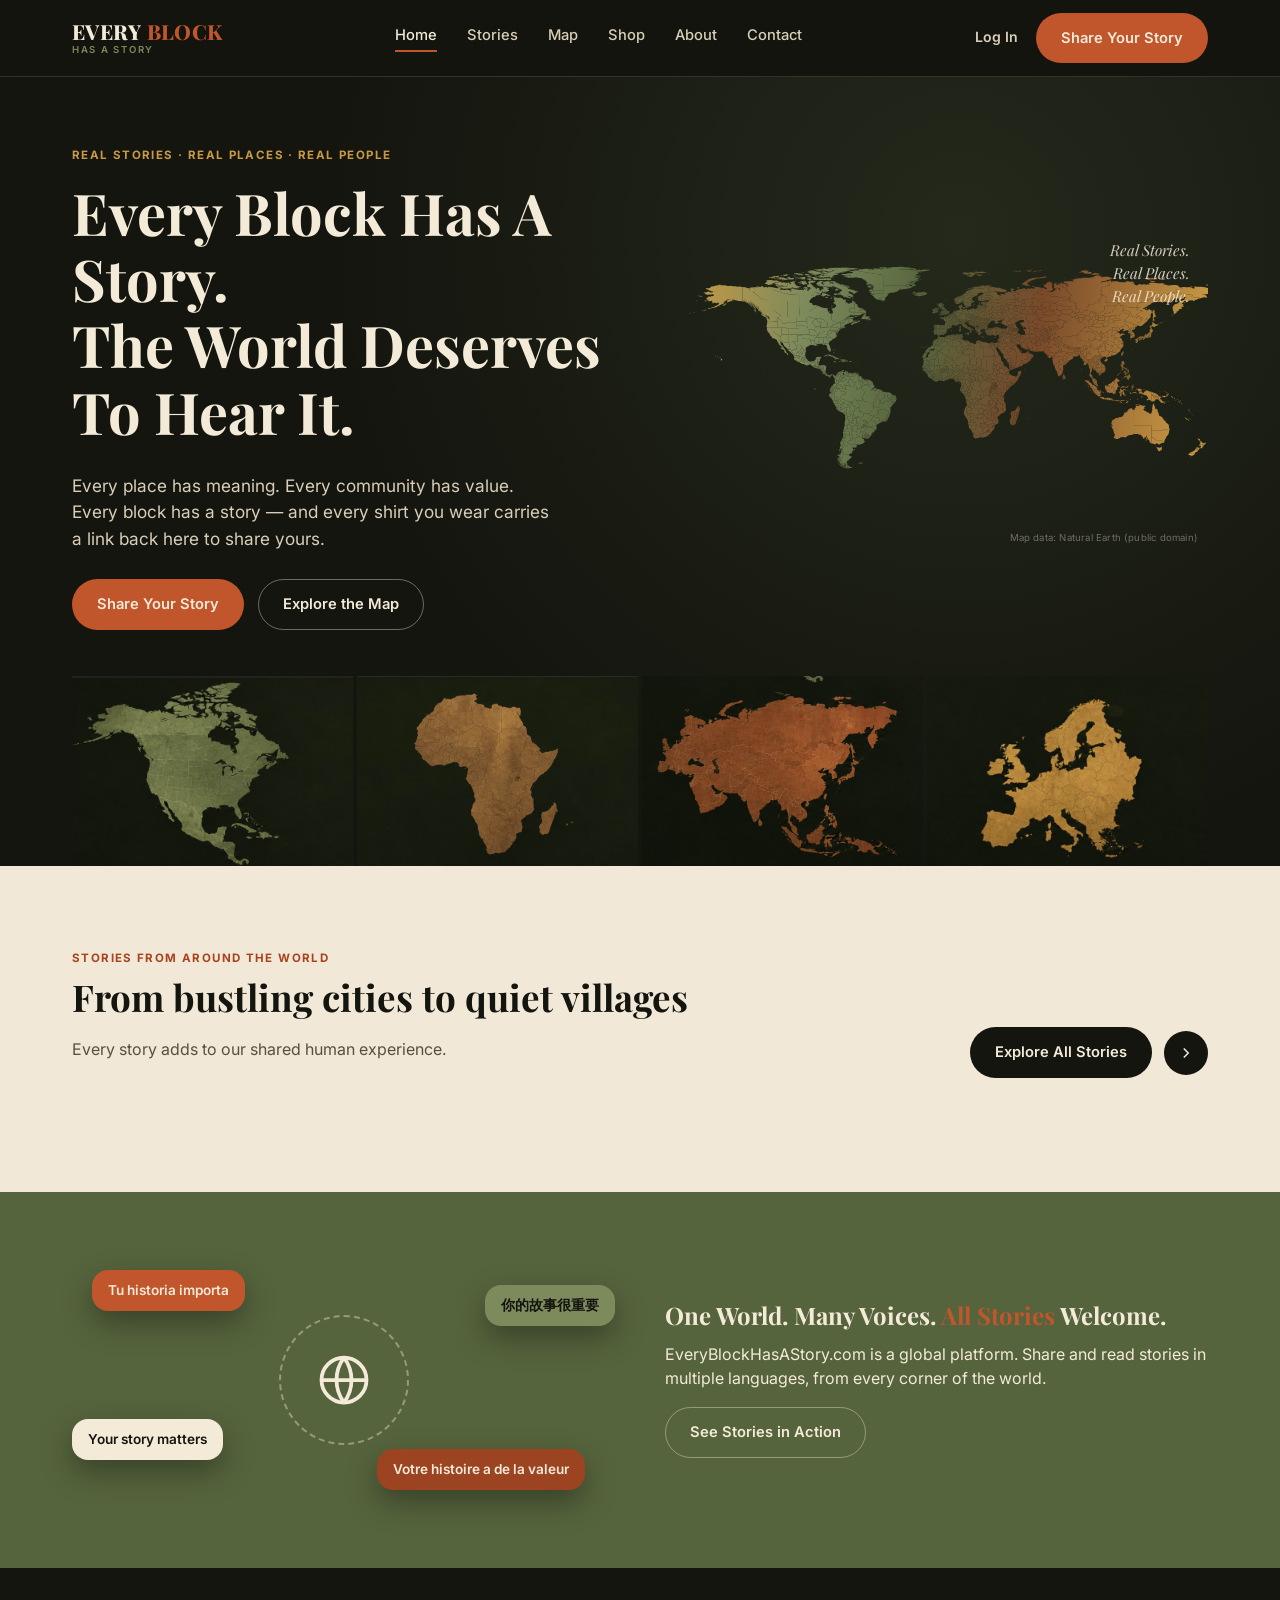
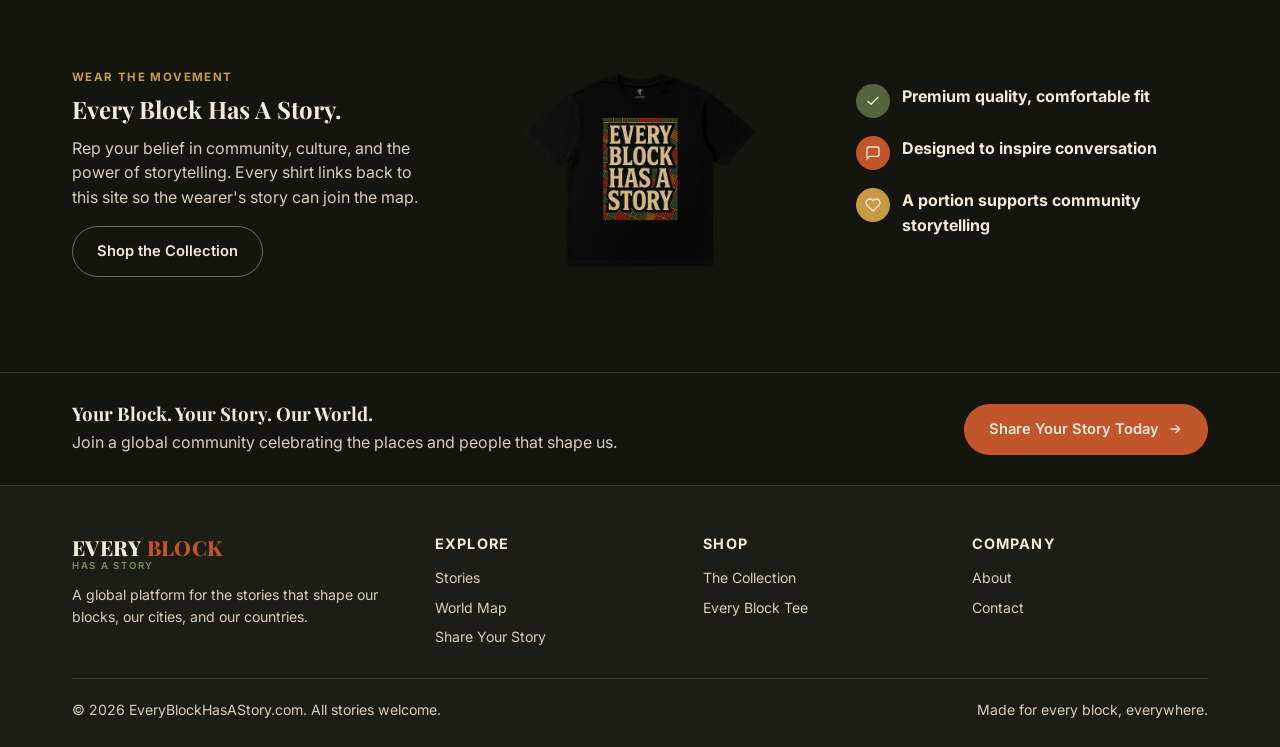
==== index.html @ 968c02b1 "Update index.html" ====
<!DOCTYPE html>
<html lang="en">
<head>
<meta charset="UTF-8">
<meta name="viewport" content="width=device-width, initial-scale=1.0">
<title>Every Block Has a Story — Real Stories, Real Places, Real People</title>
<link rel="preconnect" href="https://fonts.googleapis.com">
<link href="https://fonts.googleapis.com/css2?family=Playfair+Display:wght@700;800&family=Inter:wght@400;500;600;700&display=swap" rel="stylesheet">
<link rel="stylesheet" href="style.css">
</head>
<body>

<header class="site-header">
  <div class="container">
    <a href="index.html" class="logo">
      <span class="logo-main"><span>EVERY</span> <span>BLOCK</span></span>
      <span class="logo-tag">HAS A STORY</span>
    </a>
    <nav class="main-nav">
      <a href="index.html" class="active">Home</a>
      <a href="stories.html">Stories</a>
      <a href="map.html">Map</a>
      <a href="shop.html">Shop</a>
      <a href="about.html">About</a>
      <a href="contact.html">Contact</a>
    </nav>
    <div class="header-actions">
      <a href="account.html" class="nav-account-link" id="nav-account-link">Log In</a>
      <a href="share.html" class="btn btn-primary"><span class="long">Share Your Story</span><span class="short">Share</span></a>
      <button class="nav-toggle" aria-label="Toggle menu">
        <svg width="24" height="24" viewBox="0 0 24 24" fill="none" stroke="currentColor" stroke-width="2"><path d="M3 6h18M3 12h18M3 18h18"/></svg>
      </button>
    </div>
  </div>
</header>

<section class="hero">
  <div class="container">
    <div class="hero-grid">
      <div class="hero-copy">
        <span class="eyebrow">Real Stories · Real Places · Real People</span>
        <h1>Every Block Has A Story.<br>The World Deserves To Hear It.</h1>
        <p class="lead">Every place has meaning. Every community has value. Every block has a story — and every shirt you wear carries a link back here to share yours.</p>
        <div class="hero-actions">
          <a href="share.html" class="btn btn-primary">Share Your Story</a>
          <a href="map.html" class="btn btn-outline">Explore the Map</a>
        </div>
      </div>

      <div class="hero-map">
        <div class="worldmap-base"></div>
        <div class="hero-tagline">Real Stories.<br>Real Places.<br>Real People.</div>

        <span class="map-credit">Map data: Natural Earth (public domain)</span>
      </div>
    </div>

    <div class="hero-photo-strip">
      <img src="continent-north-america.jpg" alt="Map of North America">
      <img src="continent-africa.jpg" alt="Map of Africa">
      <img src="continent-asia.jpg" alt="Map of Asia">
      <img src="continent-europe.jpg" alt="Map of Europe">
    </div>
  </div>
</section>

<section class="section section-light">
  <div class="container">
    <div class="section-head">
      <div>
        <span class="eyebrow" style="color:#a8431f;">Stories From Around The World</span>
        <h2 style="margin-top:8px;">From bustling cities to quiet villages</h2>
        <p>Every story adds to our shared human experience.</p>
      </div>
      <div style="display:flex; gap:12px; align-items:center;">
        <a href="stories.html" class="btn btn-dark">Explore All Stories</a>
        <button class="carousel-arrow" data-carousel-next aria-label="Next">
          <svg width="18" height="18" viewBox="0 0 24 24" fill="none" stroke="currentColor" stroke-width="2"><path d="M9 6l6 6-6 6"/></svg>
        </button>
      </div>
    </div>
    <div class="story-grid" data-story-grid data-scrollable data-limit="4"></div>
  </div>
</section>

<section class="section section-olive">
  <div class="container two-col" style="align-items:center;">
    <div>
      <div class="speech-cluster">
        <div class="globe-center">
          <svg width="60" height="60" viewBox="0 0 24 24" fill="none" stroke="var(--cream)" stroke-width="1.5"><circle cx="12" cy="12" r="9"/><path d="M3 12h18M12 3a15 15 0 0 1 0 18M12 3a15 15 0 0 0 0 18"/></svg>
        </div>
        <div class="bubble b1">Tu historia importa</div>
        <div class="bubble b2">你的故事很重要</div>
        <div class="bubble b3">Your story matters</div>
        <div class="bubble b4">Votre histoire a de la valeur</div>
      </div>
    </div>
    <div>
      <h2>One World. Many Voices. <span style="color:var(--orange);">All Stories</span> Welcome.</h2>
      <p>EveryBlockHasAStory.com is a global platform. Share and read stories in multiple languages, from every corner of the world.</p>
      <a href="map.html" class="btn btn-outline">See Stories in Action</a>
    </div>
  </div>
</section>

<section class="section section-dark">
  <div class="container shop-teaser">
    <div>
      <span class="eyebrow">Wear The Movement</span>
      <h2 style="margin-top:8px;">Every Block Has A Story.</h2>
      <p style="color:var(--cream-dim);">Rep your belief in community, culture, and the power of storytelling. Every shirt links back to this site so the wearer's story can join the map.</p>
      <a href="shop.html" class="btn btn-outline">Shop the Collection</a>
    </div>
    <div class="shirt-frame">
      <div class="shirt-photo-frame">
        <img class="shirt-photo" src="shirt-photo-ai.png" alt="Every Block Has A Story t-shirt, full front view with tartan design panel">
      </div>
    </div>
    <div>
      <div class="feature-row">
        <span class="feature-icon olive">
          <svg width="16" height="16" viewBox="0 0 24 24" fill="none" stroke="currentColor" stroke-width="2"><path d="M20 6L9 17l-5-5"/></svg>
        </span>
        <div><strong>Premium quality, comfortable fit</strong></div>
      </div>
      <div class="feature-row">
        <span class="feature-icon orange">
          <svg width="16" height="16" viewBox="0 0 24 24" fill="none" stroke="currentColor" stroke-width="2"><path d="M21 15a2 2 0 0 1-2 2H7l-4 4V5a2 2 0 0 1 2-2h14a2 2 0 0 1 2 2z"/></svg>
        </span>
        <div><strong>Designed to inspire conversation</strong></div>
      </div>
      <div class="feature-row">
        <span class="feature-icon gold">
          <svg width="16" height="16" viewBox="0 0 24 24" fill="none" stroke="currentColor" stroke-width="2"><path d="M20.8 4.6a5.5 5.5 0 0 0-7.8 0L12 5.6l-1-1a5.5 5.5 0 1 0-7.8 7.8l1 1L12 21l7.8-7.6 1-1a5.5 5.5 0 0 0 0-7.8z"/></svg>
        </span>
        <div><strong>A portion supports community storytelling</strong></div>
      </div>
    </div>
  </div>
</section>

<div class="footer-cta">
  <div class="container">
    <div>
      <h3 style="margin:0;">Your Block. Your Story. Our World.</h3>
      <p style="margin:6px 0 0; color:var(--cream-dim);">Join a global community celebrating the places and people that shape us.</p>
    </div>
    <a href="share.html" class="btn btn-primary">Share Your Story Today
      <svg width="16" height="16" viewBox="0 0 24 24" fill="none" stroke="currentColor" stroke-width="2"><path d="M5 12h14M13 6l6 6-6 6"/></svg>
    </a>
  </div>
</div>

<footer class="site-footer">
  <div class="container">
    <div class="footer-grid">
      <div>
        <div class="logo" style="margin-bottom:12px;">
          <span class="logo-main"><span>EVERY</span> <span>BLOCK</span></span>
          <span class="logo-tag">HAS A STORY</span>
        </div>
        <p>A global platform for the stories that shape our blocks, our cities, and our countries.</p>
      </div>
      <div>
        <h4>Explore</h4>
        <ul>
          <li><a href="stories.html">Stories</a></li>
          <li><a href="map.html">World Map</a></li>
          <li><a href="share.html">Share Your Story</a></li>
        </ul>
      </div>
      <div>
        <h4>Shop</h4>
        <ul>
          <li><a href="shop.html">The Collection</a></li>
          <li><a href="shop.html">Every Block Tee</a></li>
        </ul>
      </div>
      <div>
        <h4>Company</h4>
        <ul>
          <li><a href="about.html">About</a></li>
          <li><a href="contact.html">Contact</a></li>
        </ul>
      </div>
    </div>
    <div class="footer-bottom">
      <span>© 2026 EveryBlockHasAStory.com. All stories welcome.</span>
      <span>Made for every block, everywhere.</span>
    </div>
  </div>
</footer>

<script src="script.js"></script>
</body>
</html>
---- style.css ----
/* Every Block Has a Story — shared styles */

:root {
  --ink: #14150f;
  --ink-soft: #1c1d14;
  --panel: #21221a;
  --cream: #f3ead8;
  --cream-dim: #d9cfb8;
  --paper: #f1e8d7;
  --paper-alt: #e9dfc9;
  --orange: #c1552c;
  --orange-dark: #9c4322;
  --olive: #56643d;
  --olive-light: #7c8a5c;
  --gold: #c99a44;
  --line: rgba(243, 234, 216, 0.14);
  --shadow: 0 12px 30px rgba(0, 0, 0, 0.35);
  --radius: 14px;
  --serif: "Playfair Display", Georgia, "Times New Roman", serif;
  --sans: "Inter", -apple-system, BlinkMacSystemFont, "Segoe UI", sans-serif;
}

* { box-sizing: border-box; }

html { scroll-behavior: smooth; }

body {
  margin: 0;
  font-family: var(--sans);
  background: var(--ink);
  color: var(--cream);
  line-height: 1.55;
  -webkit-font-smoothing: antialiased;
}

img { max-width: 100%; display: block; }

a { color: inherit; text-decoration: none; }

h1, h2, h3, h4 {
  font-family: var(--serif);
  font-weight: 700;
  margin: 0 0 0.5em;
  line-height: 1.15;
}

p { margin: 0 0 1em; }

.container {
  max-width: 1200px;
  margin: 0 auto;
  padding: 0 32px;
}

.eyebrow {
  text-transform: uppercase;
  letter-spacing: 0.12em;
  font-size: 0.72rem;
  font-weight: 700;
  color: var(--gold);
}

/* Buttons */
.btn {
  display: inline-flex;
  align-items: center;
  gap: 8px;
  padding: 13px 24px;
  border-radius: 999px;
  font-weight: 600;
  font-size: 0.92rem;
  border: 1px solid transparent;
  cursor: pointer;
  transition: transform 0.15s ease, background 0.15s ease, border-color 0.15s ease;
  white-space: nowrap;
}
.btn:hover { transform: translateY(-1px); }

.btn-primary {
  background: var(--orange);
  color: var(--cream);
}
.btn-primary:hover { background: var(--orange-dark); }

.btn-outline {
  background: transparent;
  color: var(--cream);
  border-color: rgba(243, 234, 216, 0.4);
}
.btn-outline:hover { border-color: var(--cream); background: rgba(243,234,216,0.06); }
.btn-outline.engagement-active { border-color: var(--orange); color: var(--orange); }

.btn-dark {
  background: var(--ink);
  color: var(--cream);
  border-color: rgba(20,21,15,0.2);
}
.btn-dark:hover { background: #000; }

.btn-block { width: 100%; justify-content: center; }

/* Header */
.site-header {
  position: sticky;
  top: 0;
  z-index: 50;
  background: rgba(20, 21, 15, 0.92);
  backdrop-filter: blur(8px);
  border-bottom: 1px solid var(--line);
}
.site-header .container {
  display: flex;
  align-items: center;
  justify-content: space-between;
  height: 76px;
  gap: 24px;
}
.logo {
  font-family: var(--serif);
  font-weight: 800;
  font-size: 1.3rem;
  letter-spacing: 0.02em;
  display: flex;
  flex-direction: column;
  line-height: 1.1;
}
.logo .logo-main span:nth-child(1) { color: var(--cream); }
.logo .logo-main span:nth-child(2) { color: var(--orange); }
.logo .logo-tag {
  font-family: var(--sans);
  font-size: 0.6rem;
  letter-spacing: 0.18em;
  color: var(--olive-light);
  font-weight: 600;
  margin-top: 2px;
}
.main-nav {
  display: flex;
  align-items: center;
  gap: 30px;
  font-size: 0.92rem;
  font-weight: 500;
}
.main-nav a {
  color: var(--cream-dim);
  padding-bottom: 4px;
  border-bottom: 2px solid transparent;
  transition: color 0.15s, border-color 0.15s;
}
.main-nav a:hover, .main-nav a.active {
  color: var(--cream);
  border-color: var(--orange);
}
.header-actions {
  display: flex;
  align-items: center;
  gap: 18px;
}
.lang-toggle {
  width: 38px; height: 38px;
  border-radius: 50%;
  border: 1px solid rgba(243,234,216,0.25);
  display: flex; align-items: center; justify-content: center;
  color: var(--cream-dim);
}
.nav-toggle {
  display: none;
  background: none;
  border: none;
  color: var(--cream);
  cursor: pointer;
}

.header-actions .btn-primary span.short { display: none; }

.nav-account-link {
  color: var(--cream-dim);
  font-size: 0.88rem;
  font-weight: 600;
  white-space: nowrap;
  max-width: 110px;
  overflow: hidden;
  text-overflow: ellipsis;
  border-bottom: 2px solid transparent;
  transition: color 0.15s, border-color 0.15s;
}
.nav-account-link:hover, .nav-account-link.active { color: var(--cream); border-color: var(--orange); }

@media (max-width: 900px) {
  .main-nav { position: absolute; top: 76px; left: 0; right: 0; background: var(--ink-soft); flex-direction: column; padding: 20px 32px; gap: 16px; border-bottom: 1px solid var(--line); display: none; }
  .main-nav.open { display: flex; }
  .nav-toggle { display: block; }
  .header-actions .btn-primary span.long { display: none; }
  .header-actions .btn-primary span.short { display: inline; }
}

/* Hero */
.hero {
  position: relative;
  background: radial-gradient(circle at 75% 20%, #24291b 0%, var(--ink) 55%);
  padding: 70px 0 0;
  overflow: hidden;
}
.hero-grid {
  display: grid;
  grid-template-columns: 1.1fr 1fr;
  gap: 40px;
  align-items: center;
}
.hero-copy .eyebrow { display: block; margin-bottom: 14px; }
.hero-copy h1 {
  font-size: clamp(2.4rem, 5vw, 3.6rem);
  color: var(--cream);
}
.hero-copy p.lead {
  font-size: 1.08rem;
  color: var(--cream-dim);
  max-width: 480px;
}
.hero-actions { display: flex; gap: 14px; margin-top: 26px; flex-wrap: wrap; }

.hero-map {
  position: relative;
  aspect-ratio: 8/5;
  border-radius: var(--radius);
  overflow: hidden;
}
.hero-map svg { width: 100%; height: 100%; }
.worldmap-base {
  display: none;
}
.map-credit {
  position: absolute;
  bottom: 6px;
  right: 10px;
  font-size: 0.6rem;
  color: var(--cream-dim);
  opacity: 0.45;
  letter-spacing: 0.02em;
}
.map-pin {
  position: absolute;
  display: block;
  width: 16px; height: 16px;
  border-radius: 50% 50% 50% 0;
  background: var(--pc, var(--orange));
  border: 2px solid var(--cream);
  /* Pins live inside .map-zoom-layer, so the zoom's own scale() would
     otherwise blow them up along with the map. Countering with the
     current zoom factor (set as --zoom-scale by zoomToBox/resetZoom in
     script.js) keeps a pin's on-screen size shrinking as you zoom in,
     rather than growing with the map. */
  transform: translate(-50%, -100%) rotate(-45deg) scale(calc(1 / (var(--zoom-scale, 1) * var(--zoom-scale, 1))));
  box-shadow: 0 3px 8px rgba(0,0,0,0.45);
  cursor: pointer;
  transition: transform 0.15s ease, box-shadow 0.15s ease;
  pointer-events: auto;
}
.map-pin:hover {
  transform: translate(-50%, -100%) rotate(-45deg) scale(calc(1.25 / (var(--zoom-scale, 1) * var(--zoom-scale, 1))));
  box-shadow: 0 5px 14px rgba(0,0,0,0.6);
}
.map-pin::after {
  content: "";
  position: absolute;
  top: 3px; left: 3px;
  width: 6px; height: 6px;
  border-radius: 50%;
  background: var(--ink);
}

/* Country click-to-zoom (map.html's larger map only) */
.map-zoom-layer {
  position: absolute;
  inset: 0;
  pointer-events: none;
  transform-origin: 0 0;
  transition: transform 0.6s cubic-bezier(0.22, 1, 0.36, 1);
}
/* Grab affordance once zoomed in, and grabbing feedback while an actual
   drag is happening. Extra ancestor classes give these enough
   specificity to win over the plain "pointer" cursor set on clickable
   country/state shapes and pins below. */
.hero-map-interactive.is-zoomed {
  cursor: grab;
}
.hero-map-interactive.is-zoomed .country-hit-layer .country-hit,
.hero-map-interactive.is-zoomed .map-pin {
  cursor: grab;
}
.hero-map-interactive.is-dragging,
.hero-map-interactive.is-dragging .country-hit-layer .country-hit,
.hero-map-interactive.is-dragging .map-pin {
  cursor: grabbing;
}
/* While actively dragging, track the pointer 1:1 instead of animating
   toward each intermediate position over the usual 0.6s zoom transition. */
.hero-map-interactive.is-dragging .map-zoom-layer {
  transition: none;
}
/* The world map itself: every country and state/province rendered as
   real vector shapes (from world-states.json's real geography) rather
   than a raster/masked background image. This single layer is both the
   visible map and the click/hover hit-layer, so there's nothing else to
   keep in alignment with it. */
.hero-map .country-hit-layer {
  position: absolute;
  inset: 0;
  width: 100%;
  height: 100%;
  pointer-events: none;
}
.country-hit-layer .country-part {
  fill: url(#worldGradient);
  stroke: none;
  pointer-events: auto;
  transition: filter 0.2s ease, stroke 0.2s ease;
}
.country-hit-layer .country-hit {
  cursor: pointer;
}
.country-hit-layer .country-hit:hover .country-part,
.country-hit-layer .country-hit.active .country-part {
  filter: brightness(1.18);
}
/* Once a country is zoomed into, reveal cream borders between its
   states/provinces — the same paths that fill the country just gain a
   stroke; there's no separate overlay layer to keep aligned anymore. */
.country-hit-layer .country-hit.active .country-part {
  stroke: rgba(243, 234, 216, 0.5);
  stroke-width: 0.6;
  vector-effect: non-scaling-stroke;
}
.country-hit-layer .country-hit.active .country-part:hover,
.country-hit-layer .country-hit.active .country-part.active-state {
  filter: brightness(1.45);
}
.country-hit-layer .country-hit:focus-visible {
  outline: 2px solid var(--cream);
  outline-offset: 1px;
}
.map-zoom-reset {
  position: absolute;
  top: 12px;
  right: 12px;
  z-index: 4;
  display: none;
  align-items: center;
  gap: 6px;
  padding: 8px 14px;
  font-size: 0.8rem;
  font-family: var(--sans);
  font-weight: 600;
  border-radius: 8px;
  border: 1px solid rgba(243, 234, 216, 0.35);
  background: rgba(20, 20, 15, 0.75);
  color: var(--cream);
  cursor: pointer;
}
.map-zoom-reset:hover { border-color: var(--cream); }
.hero-map-interactive.is-zoomed .map-zoom-reset { display: inline-flex; }
.hero-tagline {
  position: absolute;
  top: 14px; right: 18px;
  font-family: var(--serif);
  font-style: italic;
  text-align: right;
  color: var(--cream);
  font-size: 0.95rem;
  line-height: 1.5;
  opacity: 0.85;
}

.hero-photo-strip {
  margin-top: 46px;
  display: grid;
  grid-template-columns: repeat(4, 1fr);
  gap: 4px;
  height: 190px;
  overflow: hidden;
}
.hero-photo-strip img {
  width: 100%; height: 100%; object-fit: cover;
  filter: saturate(1.05);
}

/* Section framing */
.section { padding: 78px 0; }
.section-light { background: var(--paper); color: var(--ink); }
.section-dark { background: var(--ink); }
.section-olive { background: var(--olive); color: var(--cream); }
.section-head {
  display: flex;
  justify-content: space-between;
  align-items: flex-end;
  gap: 24px;
  margin-bottom: 36px;
  flex-wrap: wrap;
}
.section-head h2 { font-size: clamp(1.7rem, 3vw, 2.3rem); }
.section-light .section-head p { color: #56513f; max-width: 460px; }

/* Story cards */
.story-grid {
  display: grid;
  grid-template-columns: repeat(4, 1fr);
  gap: 18px;
}
.story-card {
  position: relative;
  border-radius: var(--radius);
  overflow: hidden;
  aspect-ratio: 3/4;
  display: flex;
  flex-direction: column;
  justify-content: flex-end;
  background: #333;
  box-shadow: var(--shadow);
}
.story-card .story-media {
  position: absolute; inset: 0;
  width: 100%; height: 100%;
  object-fit: cover;
}
.story-card .story-media-fallback {
  position: absolute; inset: 0;
  display: flex; align-items: center; justify-content: center;
  background: linear-gradient(135deg, var(--olive), var(--ink-soft));
}
.story-card::after {
  content: "";
  position: absolute; inset: 0;
  background: linear-gradient(180deg, rgba(0,0,0,0) 35%, rgba(10,10,6,0.92) 100%);
}
.story-loc {
  position: absolute;
  top: 12px; left: 12px;
  z-index: 2;
  background: rgba(20,21,15,0.75);
  padding: 5px 10px;
  border-radius: 999px;
  font-size: 0.72rem;
  display: flex;
  align-items: center;
  gap: 5px;
}
.play-badge {
  position: absolute;
  top: 12px; right: 12px;
  z-index: 2;
  width: 34px; height: 34px;
  border-radius: 50%;
  background: rgba(243,234,216,0.9);
  color: var(--ink);
  display: flex; align-items: center; justify-content: center;
}
.story-body {
  position: relative;
  z-index: 2;
  padding: 16px;
}
.story-body h3 { font-size: 1.08rem; margin-bottom: 8px; color: var(--cream); }
.story-user {
  display: flex; align-items: center; gap: 8px;
  font-size: 0.82rem; color: var(--cream-dim);
}
.story-user .avatar {
  width: 24px; height: 24px; border-radius: 50%;
  background: var(--gold);
  display: flex; align-items: center; justify-content: center;
  font-size: 0.7rem; font-weight: 700; color: var(--ink);
}
.carousel-arrow {
  width: 44px; height: 44px; border-radius: 50%;
  background: var(--ink);
  color: var(--cream);
  border: none;
  display: flex; align-items: center; justify-content: center;
  cursor: pointer;
}

/* Translations / bilingual banner */
.speech-cluster { position: relative; height: 220px; }
.bubble {
  position: absolute;
  background: var(--cream);
  color: var(--ink);
  padding: 10px 16px;
  border-radius: 16px;
  font-size: 0.85rem;
  font-weight: 600;
  box-shadow: var(--shadow);
}
.bubble.b1 { top: 0; left: 20px; background: var(--orange); color: var(--cream); }
.bubble.b2 { top: 15px; right: 0; background: var(--olive-light); color: var(--ink); }
.bubble.b3 { bottom: 30px; left: 0; }
.bubble.b4 { bottom: 0; right: 30px; background: var(--orange-dark); color: var(--cream); }
.globe-center {
  position: absolute; left: 50%; top: 50%;
  transform: translate(-50%,-50%);
  width: 130px; height: 130px;
  border-radius: 50%;
  border: 2px dashed rgba(243,234,216,0.4);
  display: flex; align-items: center; justify-content: center;
}

.lang-list { display: flex; flex-direction: column; gap: 10px; font-size: 0.95rem; }
.lang-list a { display: flex; align-items: center; gap: 10px; color: var(--cream-dim); }
.lang-list a:hover { color: var(--cream); }

/* Shop teaser */
.shop-teaser {
  display: grid;
  grid-template-columns: 1fr 1fr 1fr;
  gap: 40px;
  align-items: center;
}
.shirt-frame {
  background: var(--ink);
  border-radius: var(--radius);
  padding: 20px;
  display: flex; align-items: center; justify-content: center;
}
.shirt-photo-frame {
  position: relative;
  width: 100%;
  max-width: 320px;
  background: var(--ink);
  border-radius: 8px;
  overflow: hidden;
}
.shirt-photo-frame img.shirt-photo {
  width: 100%;
  display: block;
}
.shirt-design-overlay {
  position: absolute;
  left: 50%;
  top: 36%;
  width: 40%;
  transform: translate(-50%, 0);
  filter: drop-shadow(0 2px 4px rgba(0,0,0,0.5));
  pointer-events: none;
}
.shirt-design-overlay svg { width: 100%; height: auto; display: block; }
.feature-row { display: flex; align-items: flex-start; gap: 12px; margin-bottom: 18px; }
.feature-icon {
  width: 34px; height: 34px; border-radius: 50%;
  display: flex; align-items: center; justify-content: center;
  flex-shrink: 0;
  color: var(--paper);
  font-size: 0.9rem;
}
.feature-icon.olive { background: var(--olive); }
.feature-icon.orange { background: var(--orange); }
.feature-icon.gold { background: var(--gold); }

/* Footer CTA */
.footer-cta {
  background: var(--ink);
  border-top: 1px solid var(--line);
  padding: 30px 0;
}
.footer-cta .container {
  display: flex;
  justify-content: space-between;
  align-items: center;
  gap: 20px;
  flex-wrap: wrap;
}

footer.site-footer {
  background: var(--ink-soft);
  padding: 50px 0 26px;
  border-top: 1px solid var(--line);
  font-size: 0.88rem;
  color: var(--cream-dim);
}
.footer-grid {
  display: grid;
  grid-template-columns: 1.4fr 1fr 1fr 1fr;
  gap: 32px;
  margin-bottom: 30px;
}
.footer-grid h4 { color: var(--cream); font-size: 0.9rem; font-family: var(--sans); text-transform: uppercase; letter-spacing: 0.08em; margin-bottom: 14px; }
.footer-grid ul { list-style: none; padding: 0; margin: 0; display: flex; flex-direction: column; gap: 8px; }
.footer-grid a:hover { color: var(--cream); }
.footer-bottom {
  border-top: 1px solid var(--line);
  padding-top: 20px;
  display: flex; justify-content: space-between; flex-wrap: wrap; gap: 10px;
}

/* Generic page hero (inner pages) */
.page-hero {
  padding: 60px 0 40px;
  background: linear-gradient(180deg, #24291b 0%, var(--ink) 100%);
  text-align: left;
}
.page-hero .eyebrow { margin-bottom: 10px; }
.page-hero h1 { font-size: clamp(2rem, 4vw, 2.8rem); max-width: 700px; }
.page-hero p { color: var(--cream-dim); max-width: 600px; font-size: 1.05rem; }

/* Filter bar */
.filter-bar {
  display: flex;
  gap: 10px;
  flex-wrap: wrap;
  margin-bottom: 34px;
}
.chip {
  padding: 8px 16px;
  border-radius: 999px;
  border: 1px solid rgba(243,234,216,0.25);
  font-size: 0.85rem;
  cursor: pointer;
  background: transparent;
  color: var(--cream-dim);
}
.chip.active, .chip:hover { background: var(--orange); color: var(--cream); border-color: var(--orange); }

/* Forms */
.form-card {
  background: var(--panel);
  border: 1px solid var(--line);
  border-radius: var(--radius);
  padding: 36px;
  max-width: 620px;
}
.field { margin-bottom: 20px; }
.field label { display: block; font-size: 0.85rem; font-weight: 600; margin-bottom: 8px; color: var(--cream-dim); }
.field input[type="text"],
.field input[type="email"],
.field input[type="password"],
.field select,
.field textarea {
  width: 100%;
  padding: 12px 14px;
  border-radius: 8px;
  border: 1px solid rgba(243,234,216,0.2);
  background: var(--ink);
  color: var(--cream);
  font-family: var(--sans);
  font-size: 0.95rem;
}
.field textarea { resize: vertical; min-height: 100px; }
.field-hint { font-size: 0.78rem; color: var(--cream-dim); opacity: 0.7; margin-top: 6px; }
.dropzone {
  border: 2px dashed rgba(243,234,216,0.3);
  border-radius: 10px;
  padding: 30px;
  text-align: center;
  color: var(--cream-dim);
  cursor: pointer;
  transition: border-color 0.15s, background 0.15s;
}
.dropzone:hover { border-color: var(--orange); background: rgba(193,85,44,0.06); }
.dropzone.has-file { border-color: var(--olive-light); color: var(--cream); }

/* Product page */
.product-grid {
  display: grid;
  grid-template-columns: 1fr 1fr;
  gap: 50px;
  align-items: flex-start;
}
.product-gallery { background: var(--ink); border-radius: var(--radius); padding: 40px; display: flex; align-items: center; justify-content: center; }
.price { font-size: 1.8rem; font-weight: 700; color: var(--orange); font-family: var(--serif); margin-bottom: 14px; }
.size-row { display: flex; gap: 8px; margin: 18px 0; }
.size-swatch {
  width: 42px; height: 42px; border-radius: 8px;
  border: 1px solid rgba(243,234,216,0.25);
  display: flex; align-items: center; justify-content: center;
  cursor: pointer; font-size: 0.85rem;
}
.size-swatch.selected, .size-swatch:hover { border-color: var(--orange); color: var(--orange); }
.info-box {
  background: var(--panel);
  border: 1px solid var(--line);
  border-radius: 10px;
  padding: 18px 20px;
  margin-top: 24px;
  font-size: 0.9rem;
  color: var(--cream-dim);
}
.info-box strong { color: var(--cream); }

/* Map page */
.map-list { display: grid; grid-template-columns: repeat(3, 1fr); gap: 14px; }
.map-list a {
  background: var(--panel);
  border: 1px solid var(--line);
  border-radius: 10px;
  padding: 14px 18px;
  display: flex; align-items: center; justify-content: space-between;
  font-size: 0.92rem;
}
.map-list a:hover { border-color: var(--orange); }
.map-dot { width: 10px; height: 10px; border-radius: 50%; display: inline-block; margin-right: 10px; }

/* Contact / about */
.two-col { display: grid; grid-template-columns: 1fr 1fr; gap: 50px; }
.stat-row { display: grid; grid-template-columns: repeat(3,1fr); gap: 20px; margin: 30px 0; }
.stat-box { text-align: center; padding: 20px; background: var(--panel); border-radius: 12px; border: 1px solid var(--line); }
.stat-box .num { font-family: var(--serif); font-size: 2rem; color: var(--orange); }
.stat-box .label { font-size: 0.8rem; color: var(--cream-dim); text-transform: uppercase; letter-spacing: 0.06em; }

.toast {
  position: fixed;
  bottom: 24px; left: 50%;
  transform: translateX(-50%) translateY(20px);
  background: var(--olive);
  color: var(--cream);
  padding: 14px 22px;
  border-radius: 10px;
  font-size: 0.92rem;
  box-shadow: var(--shadow);
  opacity: 0;
  pointer-events: none;
  transition: opacity 0.25s ease, transform 0.25s ease;
  z-index: 200;
}
.toast.show { opacity: 1; transform: translateX(-50%) translateY(0); pointer-events: auto; }

@media (max-width: 980px) {
  .hero-grid { grid-template-columns: 1fr; }
  .story-grid { grid-template-columns: repeat(2, 1fr); }
  .shop-teaser { grid-template-columns: 1fr; }
  .footer-grid { grid-template-columns: 1fr 1fr; }
  .product-grid, .two-col { grid-template-columns: 1fr; }
  .map-list { grid-template-columns: 1fr 1fr; }
  .stat-row { grid-template-columns: 1fr; }
}
@media (max-width: 560px) {
  .story-grid { grid-template-columns: 1fr; }
  .footer-grid { grid-template-columns: 1fr; }
  .map-list { grid-template-columns: 1fr; }
  .hero-photo-strip { grid-template-columns: repeat(2,1fr); height: auto; }
}
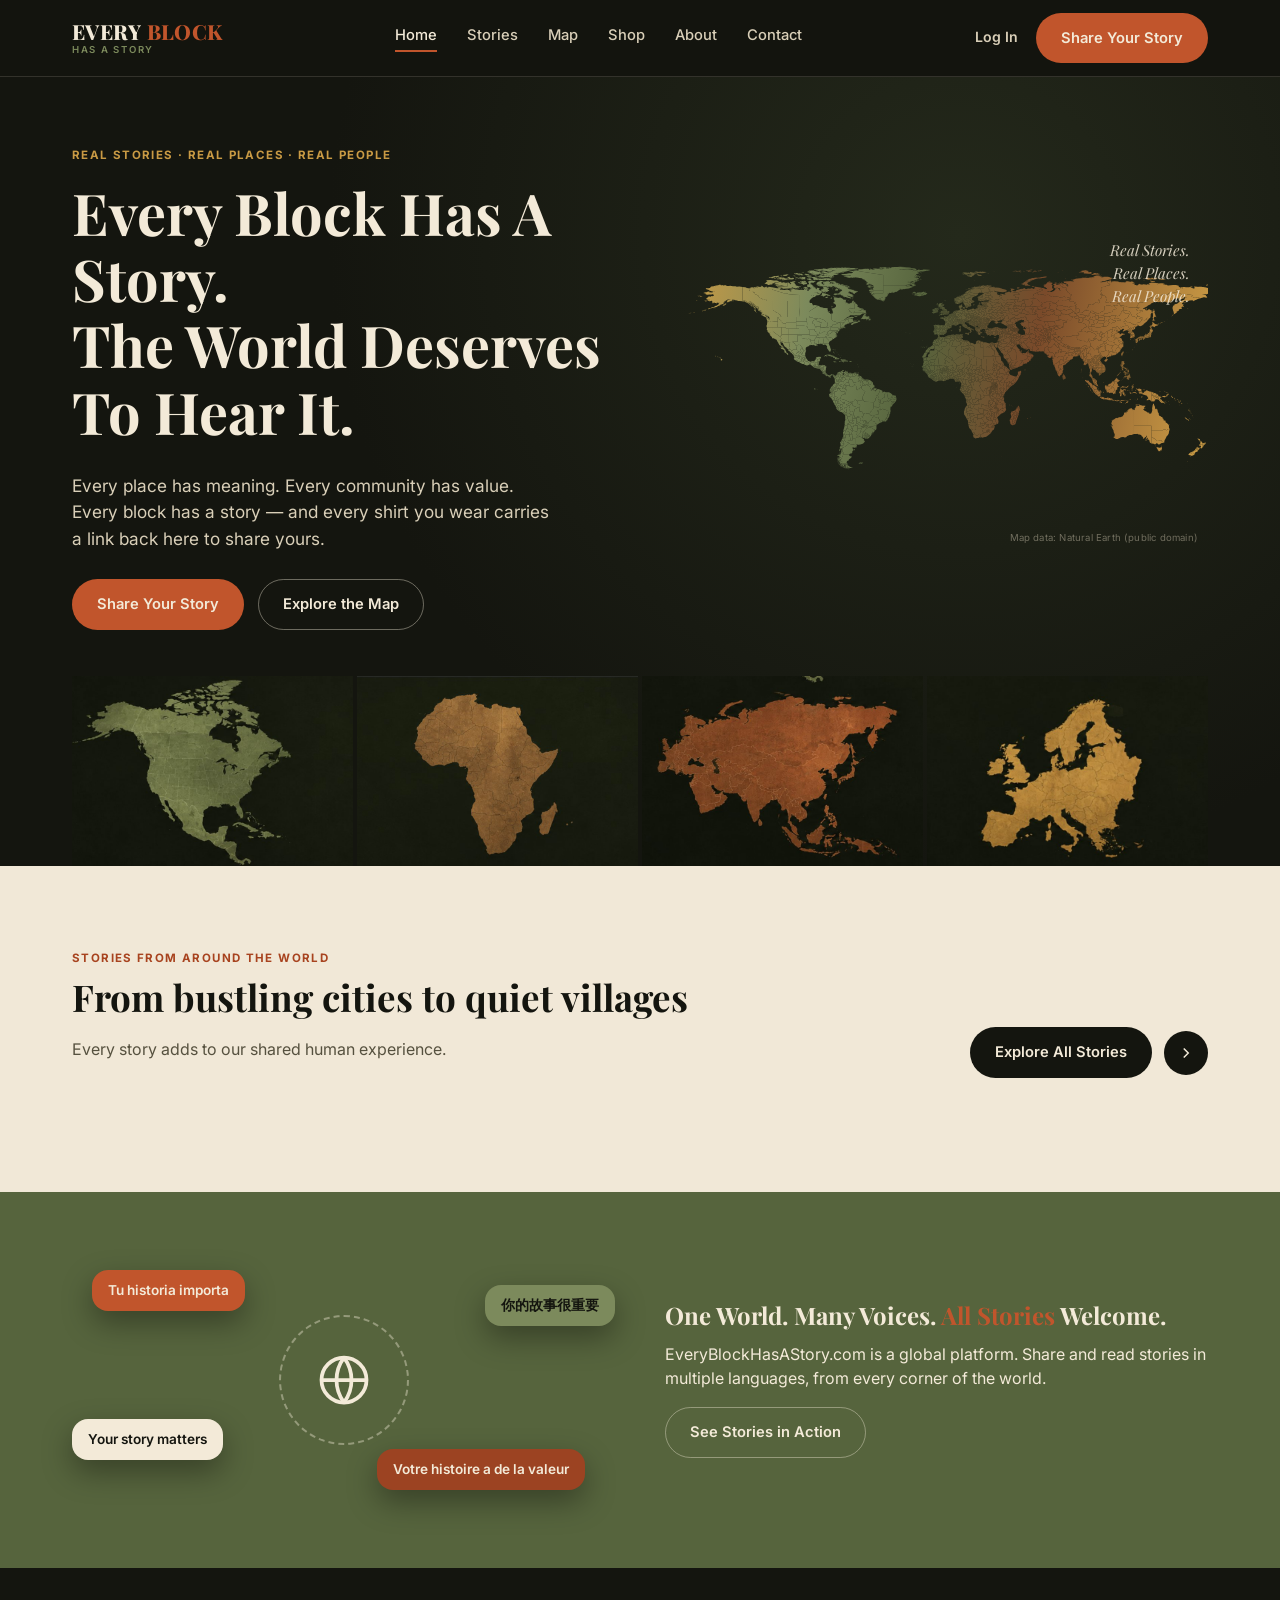
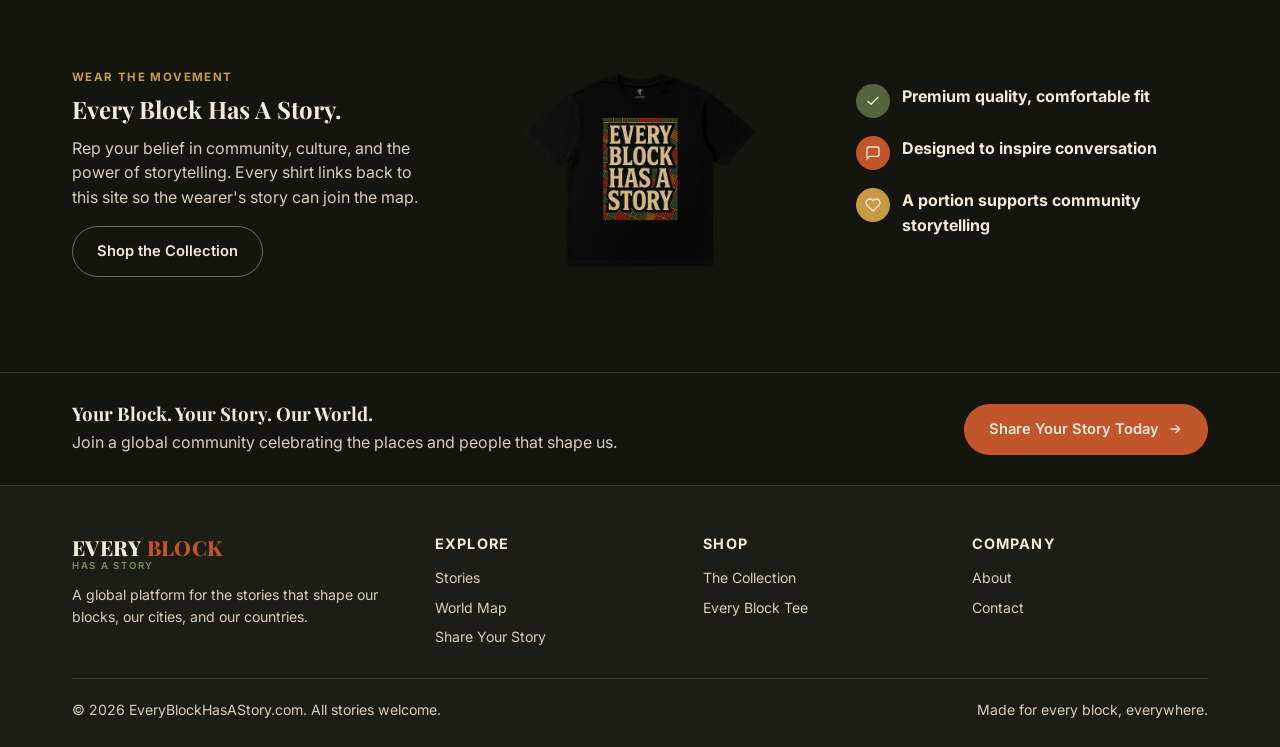
==== commit c4d1ba59: "Update index.html" ====
--- a/index.html
+++ b/index.html
@@ -56,7 +56,7 @@
     </div>
 
     <div class="hero-photo-strip">
-      <img src="continent-north-america.jpg" alt="Map of North America">
+      <img src="continent-north-america-v2.jpg" alt="Map of North America">
       <img src="continent-africa.jpg" alt="Map of Africa">
       <img src="continent-asia.jpg" alt="Map of Asia">
       <img src="continent-europe.jpg" alt="Map of Europe">
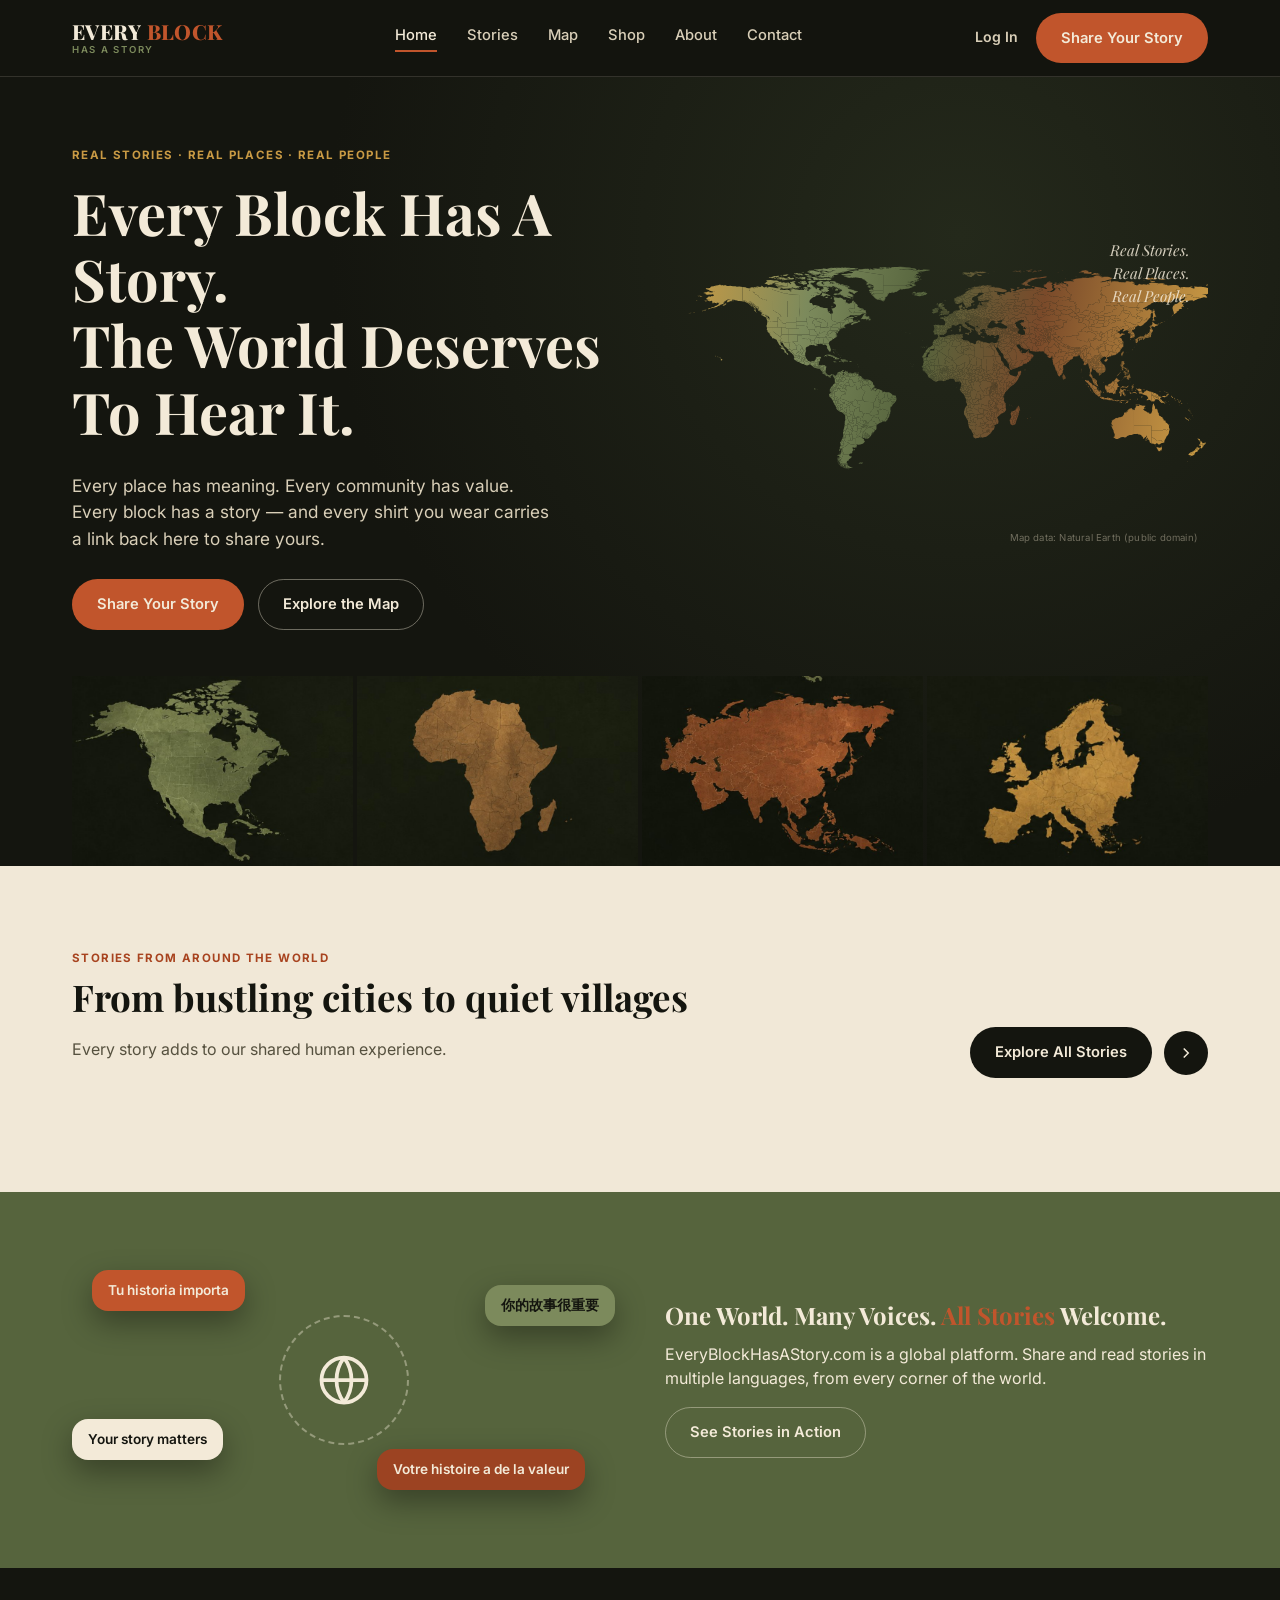
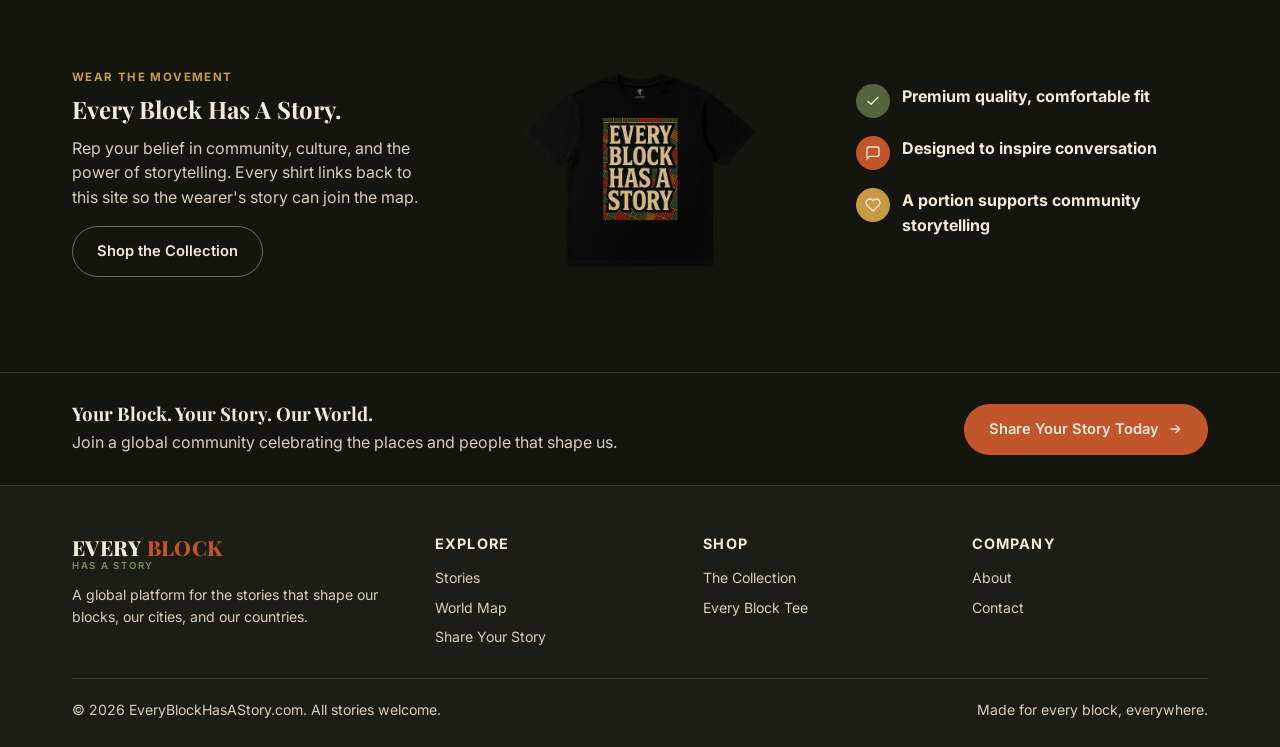
==== commit 4cd2469b: "Update index.html" ====
--- a/index.html
+++ b/index.html
@@ -57,7 +57,7 @@
 
     <div class="hero-photo-strip">
       <img src="continent-north-america-v2.jpg" alt="Map of North America">
-      <img src="continent-africa.jpg" alt="Map of Africa">
+      <img src="continent-africa-new.jpg" alt="Map of Africa">
       <img src="continent-asia.jpg" alt="Map of Asia">
       <img src="continent-europe.jpg" alt="Map of Europe">
     </div>
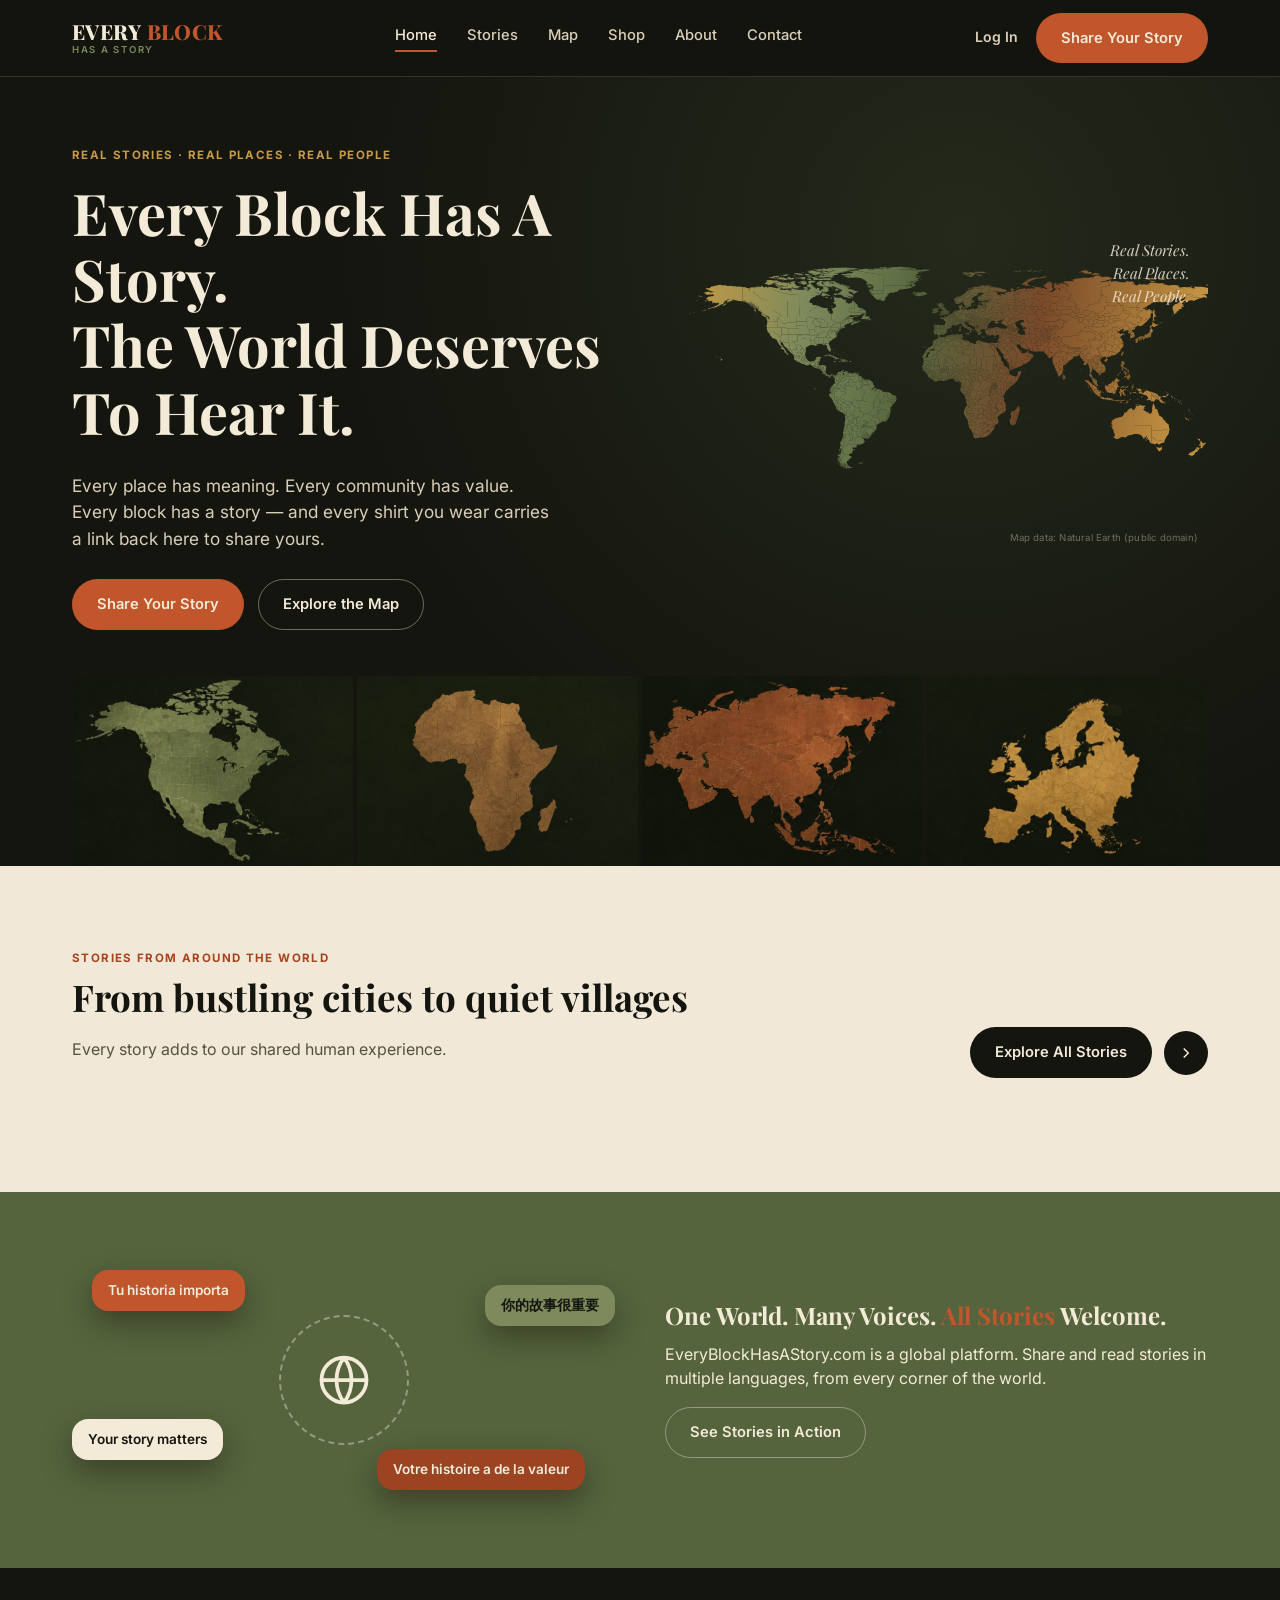
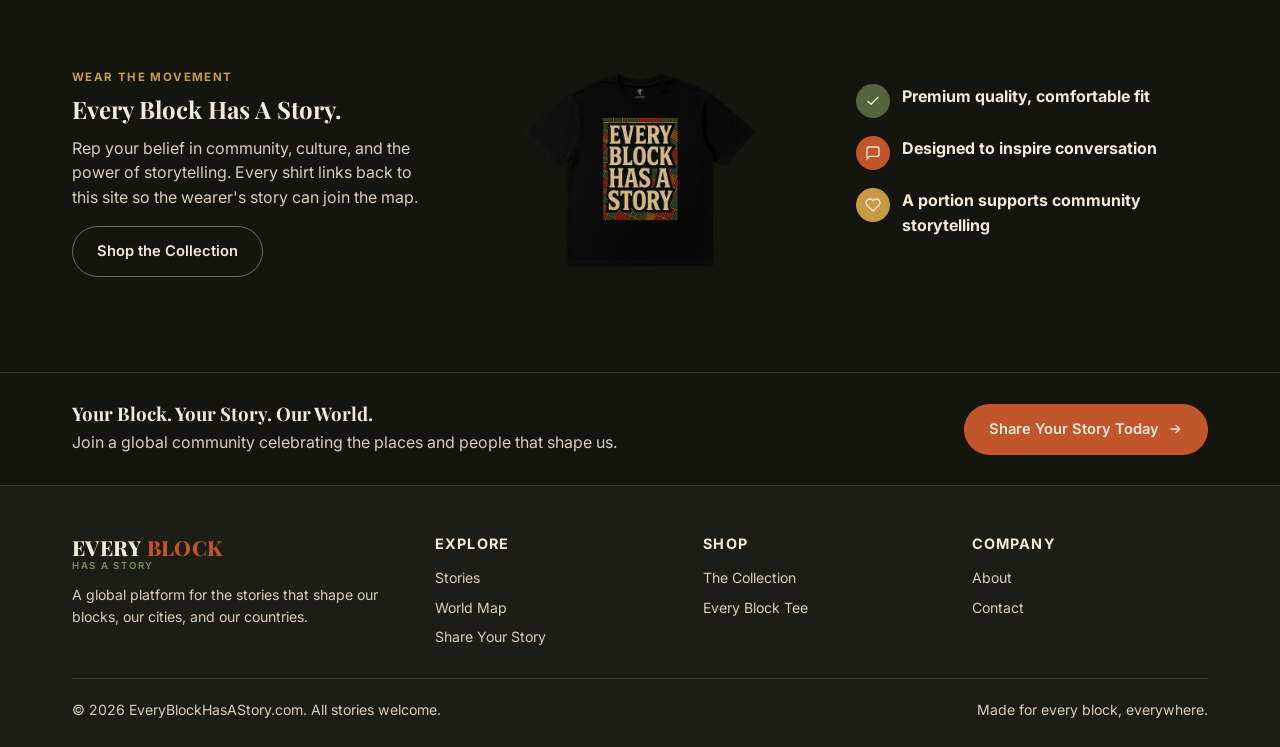
==== commit 5d85176e: "Update index.html" ====
--- a/index.html
+++ b/index.html
@@ -58,7 +58,7 @@
     <div class="hero-photo-strip">
       <img src="continent-north-america-v2.jpg" alt="Map of North America">
       <img src="continent-africa-new.jpg" alt="Map of Africa">
-      <img src="continent-asia.jpg" alt="Map of Asia">
+      <img src="continent-asia-new.jpg" alt="Map of Asia">
       <img src="continent-europe.jpg" alt="Map of Europe">
     </div>
   </div>
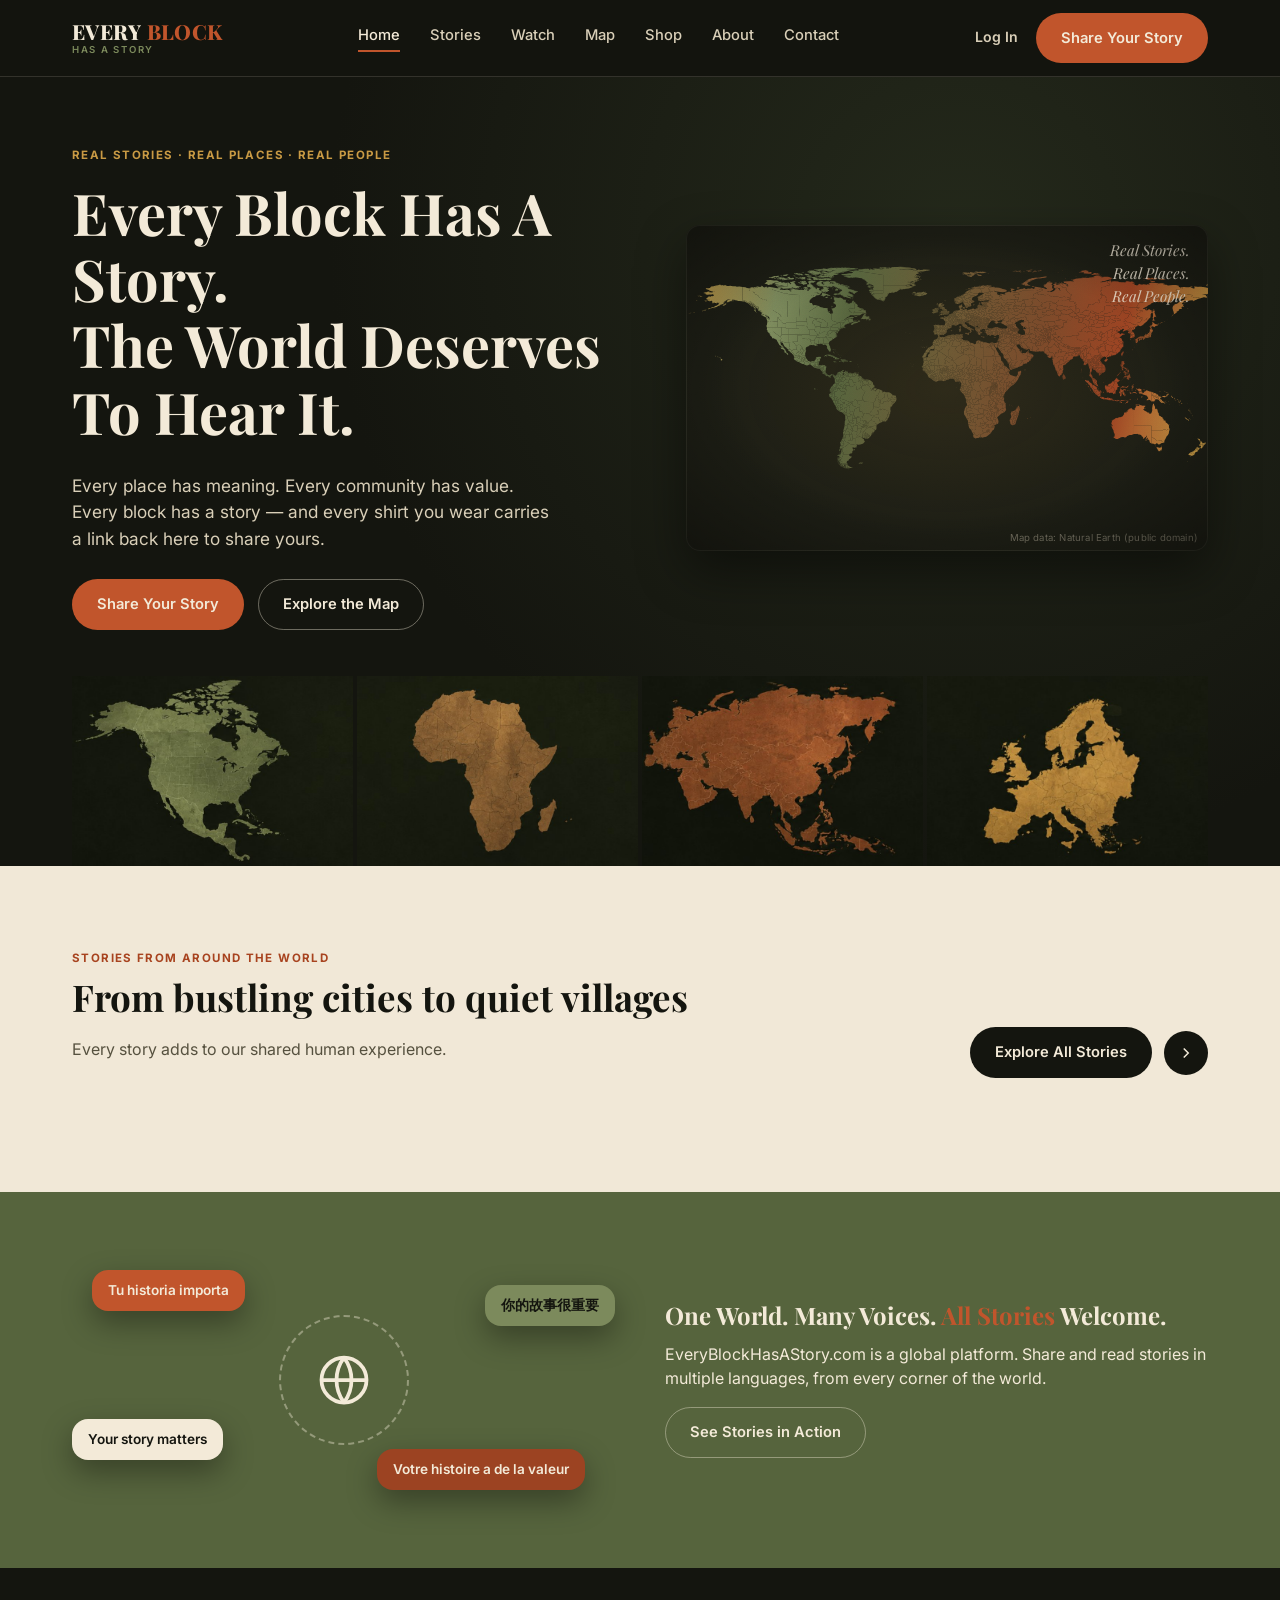
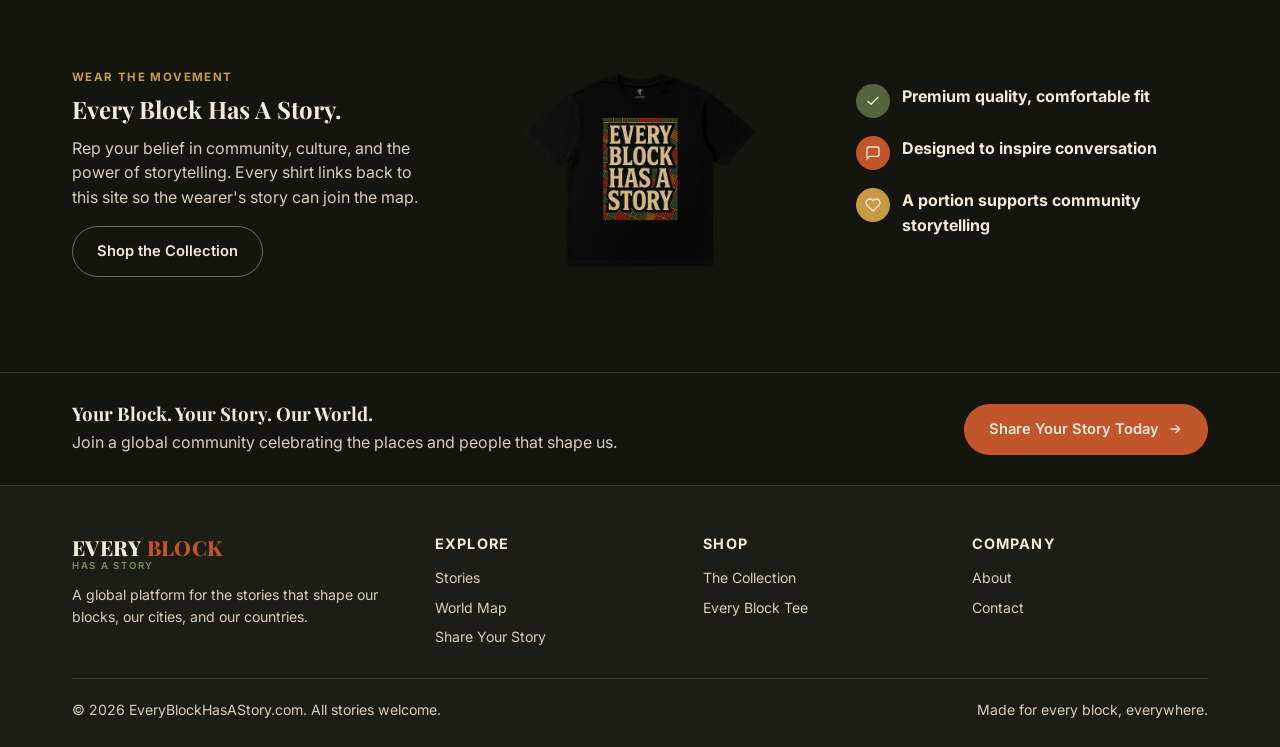
==== commit 58169325: "Update index.html" ====
--- a/index.html
+++ b/index.html
@@ -19,6 +19,7 @@
     <nav class="main-nav">
       <a href="index.html" class="active">Home</a>
       <a href="stories.html">Stories</a>
+      <a href="feed.html">Watch</a>
       <a href="map.html">Map</a>
       <a href="shop.html">Shop</a>
       <a href="about.html">About</a>
--- a/style.css
+++ b/style.css
@@ -90,6 +90,24 @@
 .btn-outline:hover { border-color: var(--cream); background: rgba(243,234,216,0.06); }
 .btn-outline.engagement-active { border-color: var(--orange); color: var(--orange); }
 
+.verified-pill {
+  display: inline-flex;
+  align-items: center;
+  gap: 6px;
+  padding: 5px 12px;
+  border-radius: 999px;
+  font-size: 0.8rem;
+  font-weight: 600;
+  background: rgba(157, 176, 122, 0.15);
+  color: #9db07a;
+  border: 1px solid rgba(157, 176, 122, 0.35);
+}
+.verified-pill.not-verified {
+  background: rgba(255,255,255,0.06);
+  color: var(--cream-dim);
+  border: 1px solid var(--line);
+}
+
 .btn-dark {
   background: var(--ink);
   color: var(--cream);
@@ -224,6 +242,49 @@
   aspect-ratio: 8/5;
   border-radius: var(--radius);
   overflow: hidden;
+  background: radial-gradient(ellipse at center, rgba(201,154,68,0.10), transparent 65%), var(--ink-soft);
+  box-shadow: inset 0 0 0 1px rgba(243,234,216,0.08), 0 20px 50px rgba(0,0,0,0.45);
+}
+/* Soft vignette for depth -- darkens the corners a touch so the map
+   feels like it has a light source/center rather than a flat fill. */
+.hero-map::before {
+  content: "";
+  position: absolute;
+  inset: 0;
+  z-index: 2;
+  pointer-events: none;
+  background: radial-gradient(ellipse at center, transparent 55%, rgba(0,0,0,0.38) 100%);
+}
+/* Fine paper-grain texture, blended over the map so the flat country
+   fills read a little more like a hand-tinted old map than a flat
+   vector graphic. Pure CSS (an inline SVG fractal-noise filter as the
+   background image) -- no extra image asset to load. */
+.hero-map::after {
+  content: "";
+  position: absolute;
+  inset: 0;
+  z-index: 3;
+  pointer-events: none;
+  background-image: url("data:image/svg+xml,%3Csvg xmlns='http://www.w3.org/2000/svg'%3E%3Cfilter id='n'%3E%3CfeTurbulence type='fractalNoise' baseFrequency='0.85' numOctaves='2' stitchTiles='stitch'/%3E%3C/filter%3E%3Crect width='100%25' height='100%25' filter='url(%23n)'/%3E%3C/svg%3E");
+  opacity: 0.05;
+  mix-blend-mode: overlay;
+}
+.map-pin::before {
+  content: "";
+  position: absolute;
+  /* Also doubles as the pin's actual tap target: it's invisible outside
+     the pulse-ring animation, but it's a real hit-testable box (not
+     pointer-events:none like a purely decorative overlay would be), so
+     clicking/tapping anywhere in this generously-sized area -- not just
+     the small 16px marker itself -- still registers as clicking the pin.
+     Centered on the marker's round head rather than its exact pointed
+     tip, but at this size it comfortably covers the tip too. */
+  top: 50%; left: 50%;
+  width: 34px; height: 34px;
+  border-radius: 50%;
+  transform: translate(-50%, -50%);
+  animation: mapPinPulse 2.2s infinite;
+  pointer-events: auto;
 }
 .hero-map svg { width: 100%; height: 100%; }
 .worldmap-base {
@@ -238,26 +299,38 @@
   opacity: 0.45;
   letter-spacing: 0.02em;
 }
+@keyframes mapPinPulse {
+  0% { box-shadow: 0 0 0 0 rgba(193,85,44,0.55); }
+  70% { box-shadow: 0 0 0 11px rgba(193,85,44,0); }
+  100% { box-shadow: 0 0 0 0 rgba(193,85,44,0); }
+}
 .map-pin {
   position: absolute;
   display: block;
+  /* Kept at the original precise 16px for visual accuracy -- the actual
+     easier-to-tap hit area lives on ::before below instead of on this
+     element itself, so making the marker look bigger/less pinpoint no
+     longer has to be the tradeoff for making it easier to click. */
   width: 16px; height: 16px;
   border-radius: 50% 50% 50% 0;
   background: var(--pc, var(--orange));
   border: 2px solid var(--cream);
   /* Pins live inside .map-zoom-layer, so the zoom's own scale() would
-     otherwise blow them up along with the map. Countering with the
-     current zoom factor (set as --zoom-scale by zoomToBox/resetZoom in
-     script.js) keeps a pin's on-screen size shrinking as you zoom in,
-     rather than growing with the map. */
-  transform: translate(-50%, -100%) rotate(-45deg) scale(calc(1 / (var(--zoom-scale, 1) * var(--zoom-scale, 1))));
+     otherwise blow them up along with the map. Countering with a single
+     factor of the current zoom (set as --zoom-scale by zoomToBox/
+     resetZoom in script.js) keeps a pin at a CONSTANT on-screen size as
+     you zoom in/out, instead of growing with the map — or, as a
+     previous version of this rule did, shrinking below a tappable size
+     the deeper you zoom (it divided by zoom-scale twice, which made
+     pins nearly unclickable at high zoom levels). */
+  transform: translate(-50%, -100%) rotate(-45deg) scale(calc(1 / var(--zoom-scale, 1)));
   box-shadow: 0 3px 8px rgba(0,0,0,0.45);
   cursor: pointer;
   transition: transform 0.15s ease, box-shadow 0.15s ease;
   pointer-events: auto;
 }
 .map-pin:hover {
-  transform: translate(-50%, -100%) rotate(-45deg) scale(calc(1.25 / (var(--zoom-scale, 1) * var(--zoom-scale, 1))));
+  transform: translate(-50%, -100%) rotate(-45deg) scale(calc(1.25 / var(--zoom-scale, 1)));
   box-shadow: 0 5px 14px rgba(0,0,0,0.6);
 }
 .map-pin::after {
@@ -686,8 +759,9 @@
 .info-box strong { color: var(--cream); }
 
 /* Map page */
-.map-list { display: grid; grid-template-columns: repeat(3, 1fr); gap: 14px; }
-.map-list a {
+.map-list { display: grid; grid-template-columns: repeat(auto-fill, minmax(220px, 1fr)); gap: 14px; }
+.map-list a,
+.map-list .map-country-static {
   background: var(--panel);
   border: 1px solid var(--line);
   border-radius: 10px;
@@ -696,7 +770,55 @@
   font-size: 0.92rem;
 }
 .map-list a:hover { border-color: var(--orange); }
+.map-list .map-country-static { opacity: 0.7; }
 .map-dot { width: 10px; height: 10px; border-radius: 50%; display: inline-block; margin-right: 10px; }
+
+/* ---------- Map search bar ---------- */
+.map-search-bar {
+  position: relative;
+  max-width: 900px;
+  margin: 0 auto 16px;
+}
+.map-search-bar input {
+  width: 100%;
+  padding: 13px 18px;
+  border-radius: 999px;
+  border: 1px solid rgba(243,234,216,0.2);
+  background: var(--panel);
+  color: var(--cream);
+  font-family: var(--sans);
+  font-size: 0.95rem;
+}
+.map-search-bar input:focus { outline: none; border-color: var(--orange); }
+.map-search-results {
+  position: absolute;
+  top: calc(100% + 6px);
+  left: 0; right: 0;
+  background: var(--panel);
+  border: 1px solid var(--line);
+  border-radius: 12px;
+  box-shadow: var(--shadow);
+  max-height: 280px;
+  overflow-y: auto;
+  z-index: 20;
+  display: none;
+}
+.map-search-results.open { display: block; }
+.map-search-results .map-search-item {
+  display: flex; align-items: center; gap: 10px;
+  padding: 10px 16px;
+  font-size: 0.9rem;
+  cursor: pointer;
+}
+.map-search-results .map-search-item:hover,
+.map-search-results .map-search-item.is-active {
+  background: rgba(255,255,255,0.06);
+}
+.map-search-results .map-search-empty {
+  padding: 14px 16px;
+  color: var(--cream-dim);
+  font-size: 0.85rem;
+}
 
 /* Contact / about */
 .two-col { display: grid; grid-template-columns: 1fr 1fr; gap: 50px; }
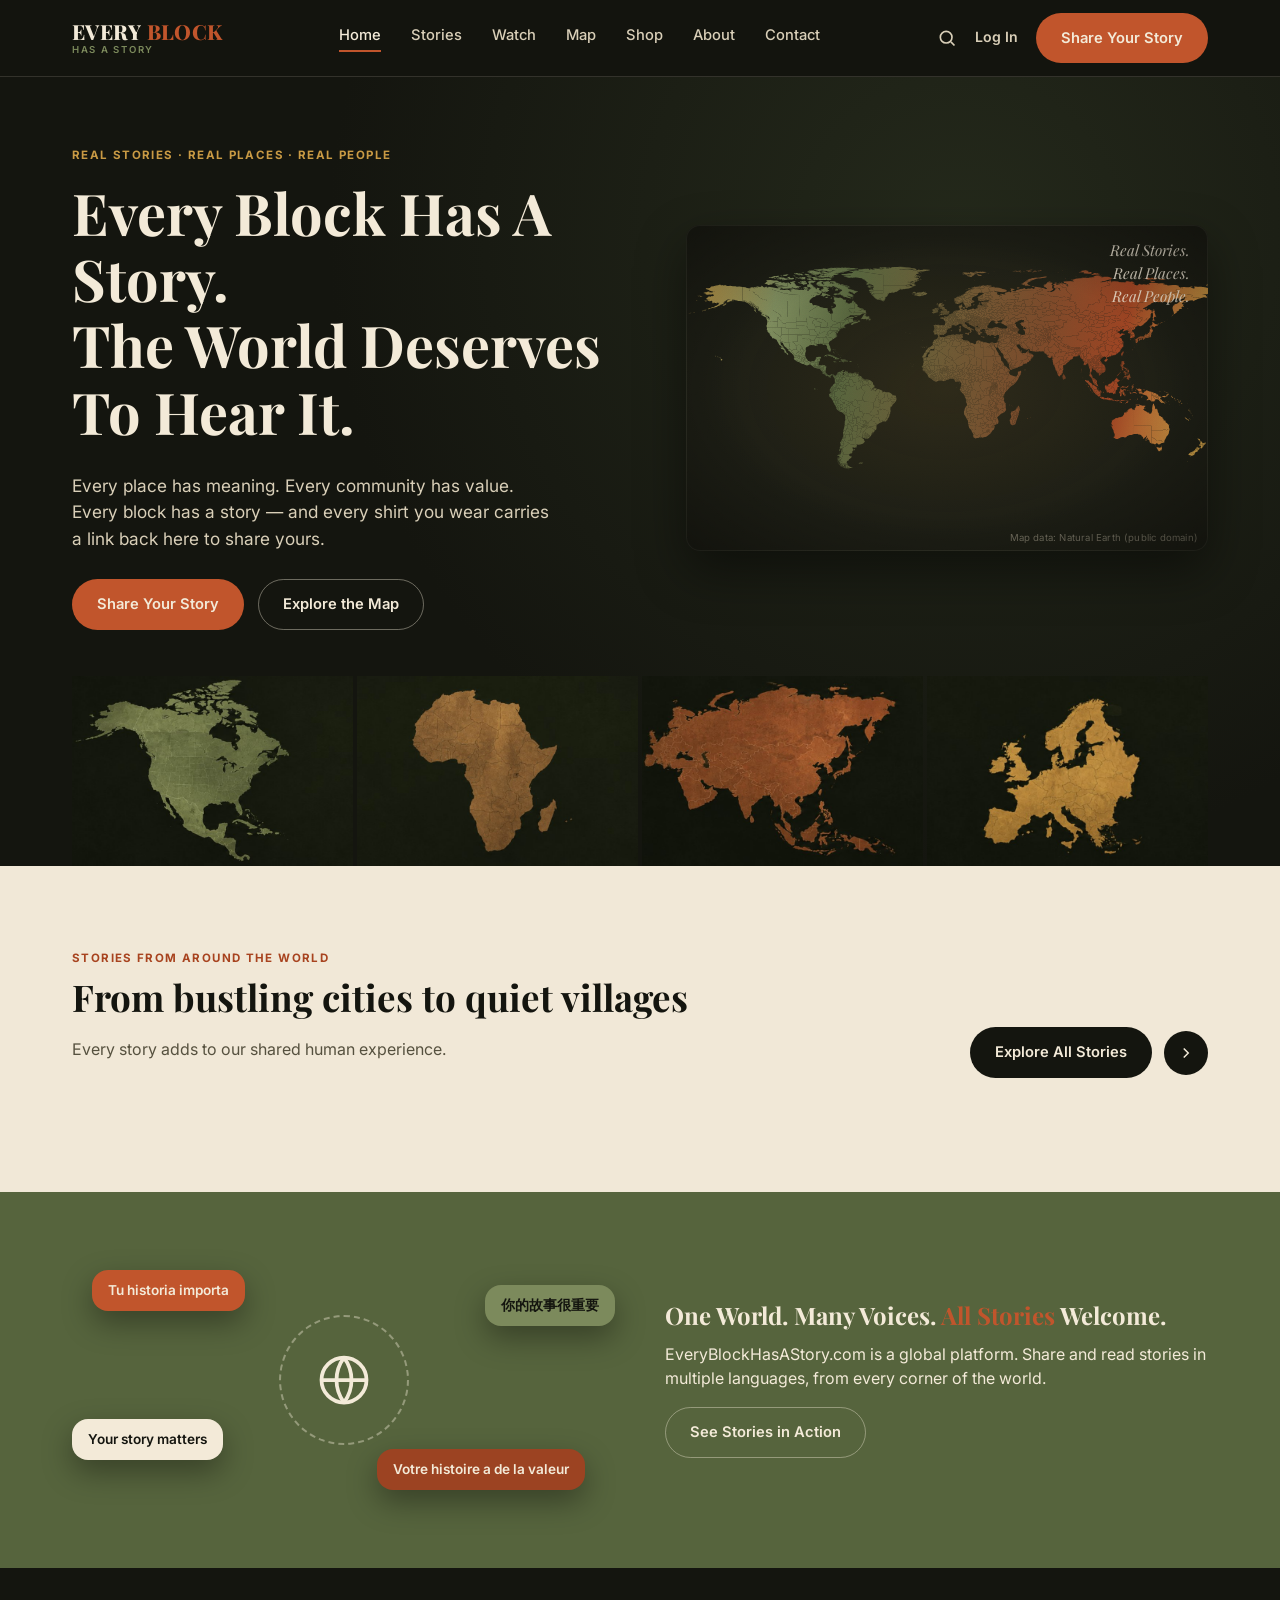
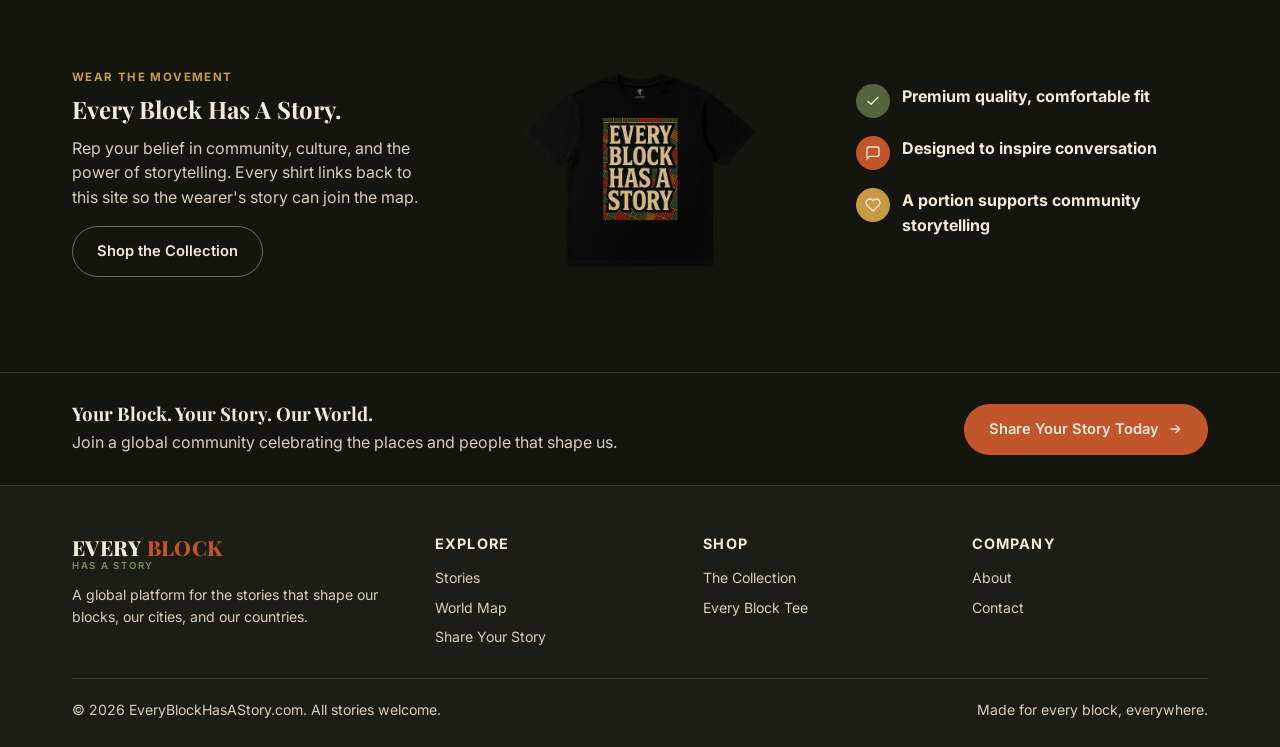
==== commit 3c1bff08: "Add profile search icon link to nav" ====
--- a/index.html
+++ b/index.html
@@ -26,6 +26,9 @@
       <a href="contact.html">Contact</a>
     </nav>
     <div class="header-actions">
+      <a href="search.html" class="nav-search-link" aria-label="Search profiles" title="Search profiles">
+        <svg width="20" height="20" viewBox="0 0 24 24" fill="none" stroke="currentColor" stroke-width="2"><circle cx="11" cy="11" r="7"/><path d="m21 21-4.3-4.3"/></svg>
+      </a>
       <a href="account.html" class="nav-account-link" id="nav-account-link">Log In</a>
       <a href="share.html" class="btn btn-primary"><span class="long">Share Your Story</span><span class="short">Share</span></a>
       <button class="nav-toggle" aria-label="Toggle menu">
--- a/style.css
+++ b/style.css
@@ -203,6 +203,13 @@
   transition: color 0.15s, border-color 0.15s;
 }
 .nav-account-link:hover, .nav-account-link.active { color: var(--cream); border-color: var(--orange); }
+
+.nav-search-link {
+  display: flex; align-items: center; justify-content: center;
+  color: var(--cream-dim);
+  transition: color 0.15s;
+}
+.nav-search-link:hover, .nav-search-link.active { color: var(--orange); }
 
 @media (max-width: 900px) {
   .main-nav { position: absolute; top: 76px; left: 0; right: 0; background: var(--ink-soft); flex-direction: column; padding: 20px 32px; gap: 16px; border-bottom: 1px solid var(--line); display: none; }
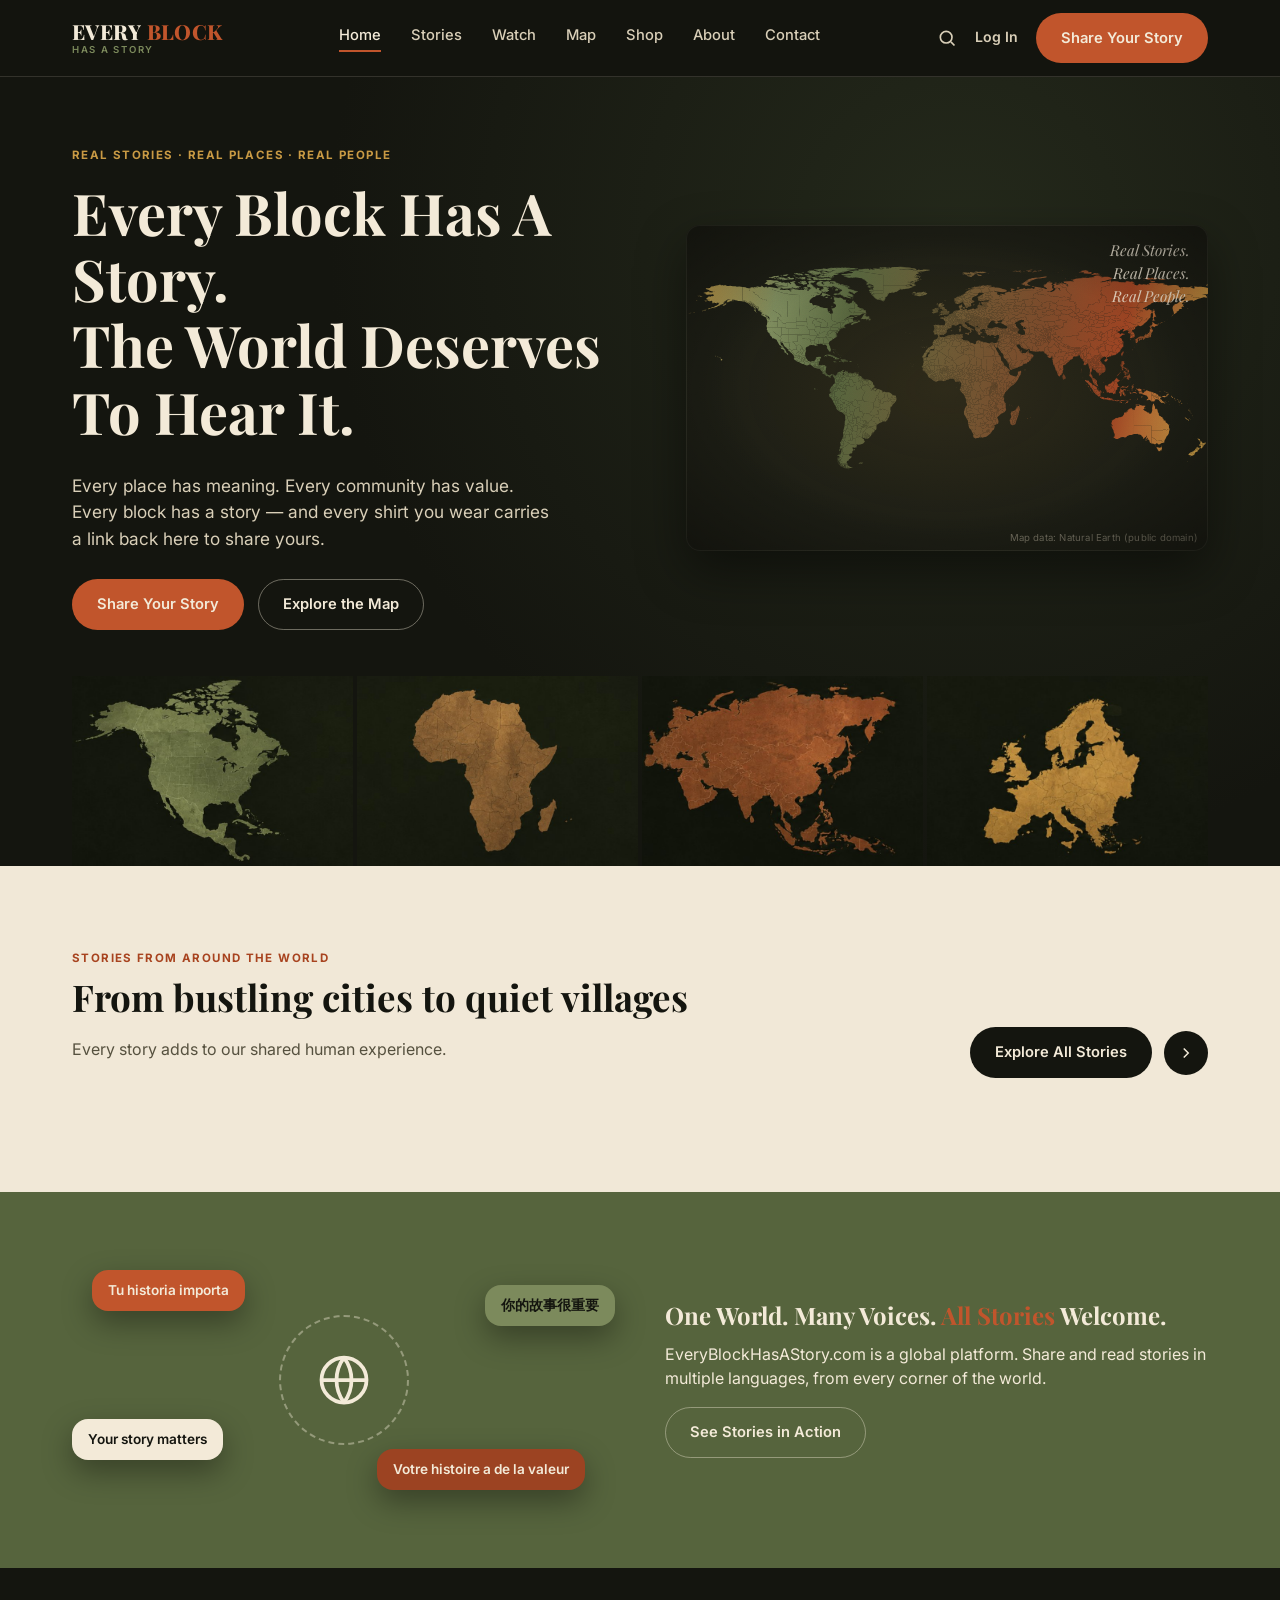
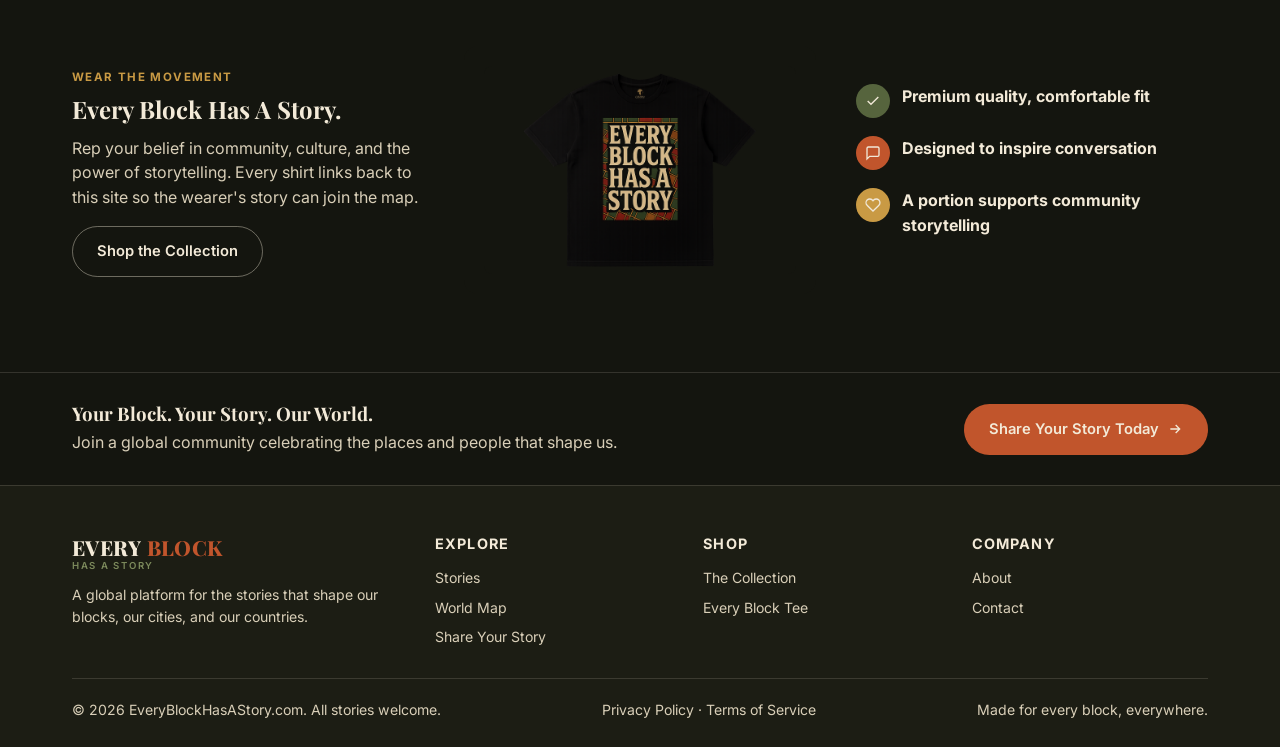
==== commit b7f22192: "Update index.html" ====
--- a/index.html
+++ b/index.html
@@ -4,6 +4,17 @@
 <meta charset="UTF-8">
 <meta name="viewport" content="width=device-width, initial-scale=1.0">
 <title>Every Block Has a Story — Real Stories, Real Places, Real People</title>
+<meta name="description" content="Every neighborhood has a story worth telling. Wear the tee, scan the tag, and share yours — real stories from real blocks around the world.">
+<meta property="og:type" content="website">
+<meta property="og:site_name" content="Every Block Has a Story">
+<meta property="og:title" content="Every Block Has a Story — Real Stories, Real Places, Real People">
+<meta property="og:description" content="Every neighborhood has a story worth telling. Wear the tee, scan the tag, and share yours — real stories from real blocks around the world.">
+<meta property="og:image" content="https://everblockhasastory2-vert.vercel.app/shirt-photo-ai.png">
+<meta property="og:url" content="https://everblockhasastory2-vert.vercel.app/">
+<meta name="twitter:card" content="summary_large_image">
+<meta name="twitter:title" content="Every Block Has a Story — Real Stories, Real Places, Real People">
+<meta name="twitter:description" content="Every neighborhood has a story worth telling. Wear the tee, scan the tag, and share yours — real stories from real blocks around the world.">
+<meta name="twitter:image" content="https://everblockhasastory2-vert.vercel.app/shirt-photo-ai.png">
 <link rel="preconnect" href="https://fonts.googleapis.com">
 <link href="https://fonts.googleapis.com/css2?family=Playfair+Display:wght@700;800&family=Inter:wght@400;500;600;700&display=swap" rel="stylesheet">
 <link rel="stylesheet" href="style.css">
@@ -191,6 +202,7 @@
     </div>
     <div class="footer-bottom">
       <span>© 2026 EveryBlockHasAStory.com. All stories welcome.</span>
+      <span><a href="privacy.html" style="color:inherit;">Privacy Policy</a> · <a href="terms.html" style="color:inherit;">Terms of Service</a></span>
       <span>Made for every block, everywhere.</span>
     </div>
   </div>
